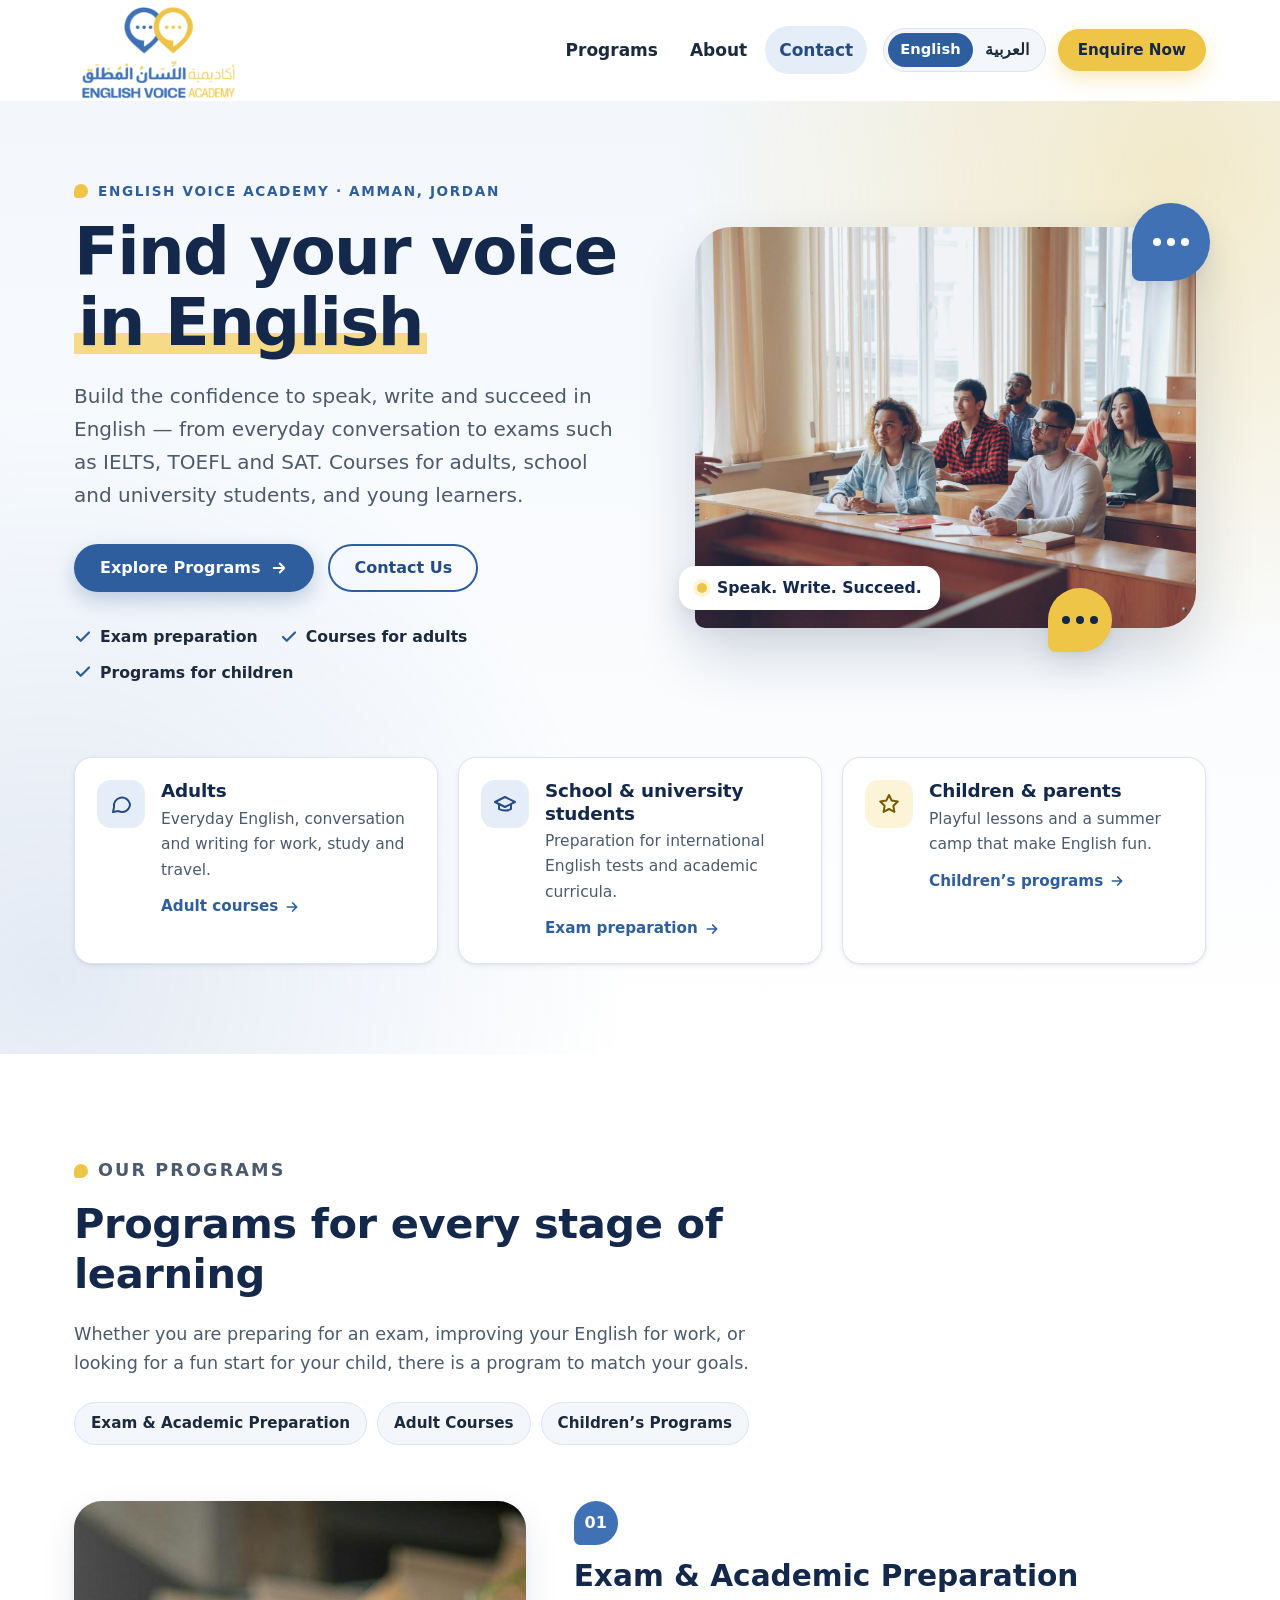
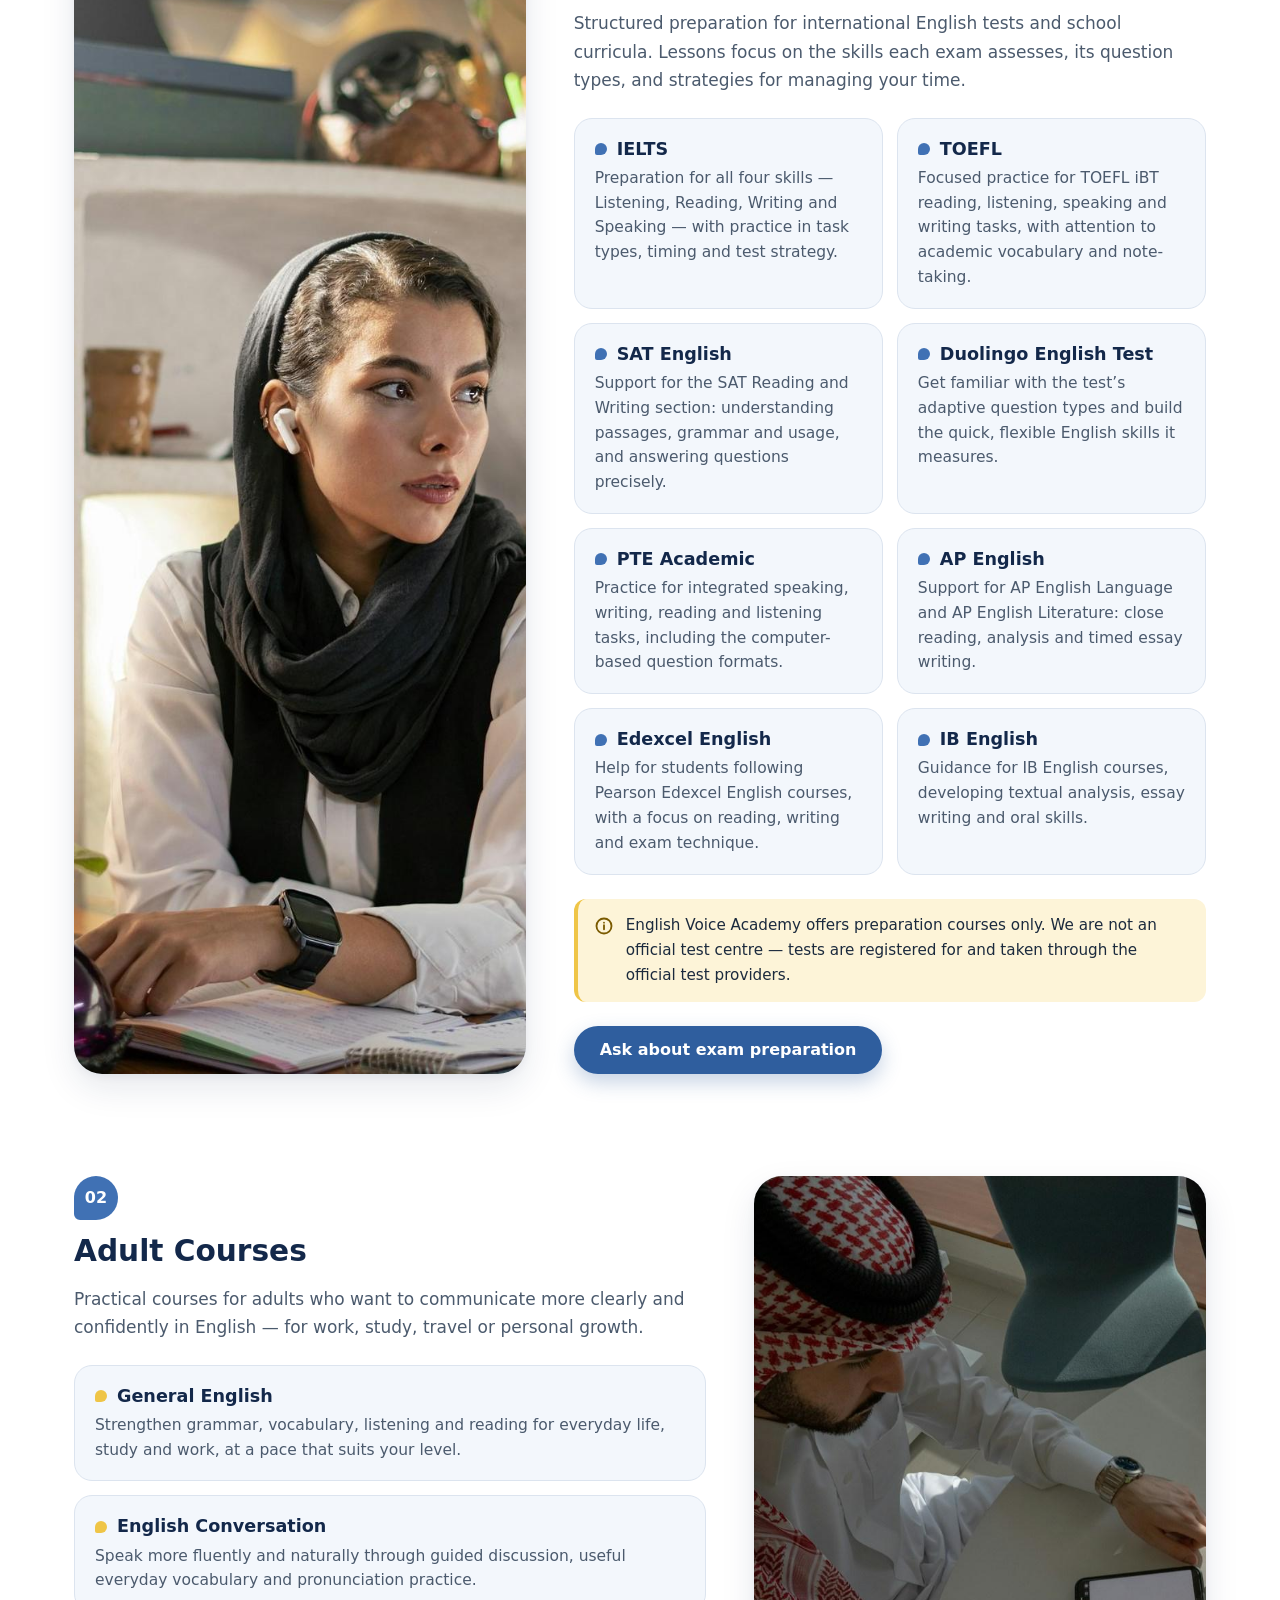
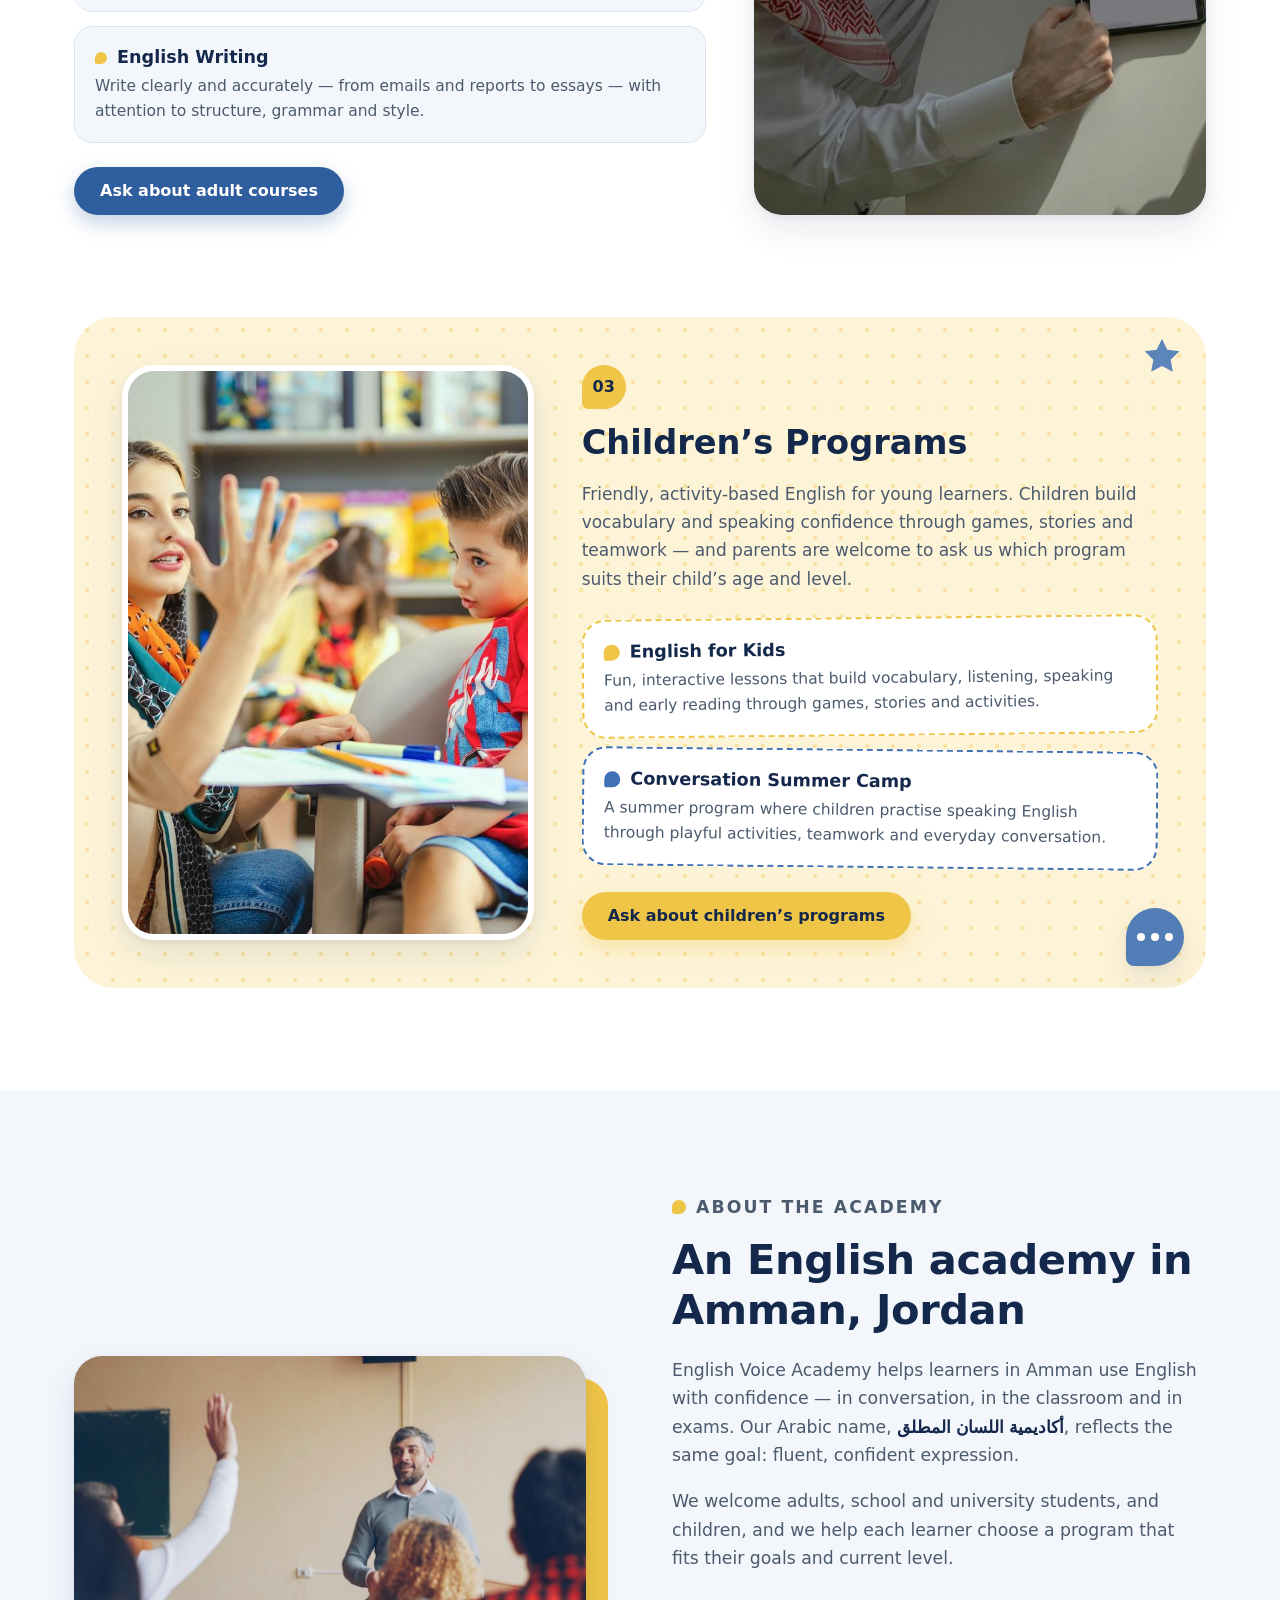
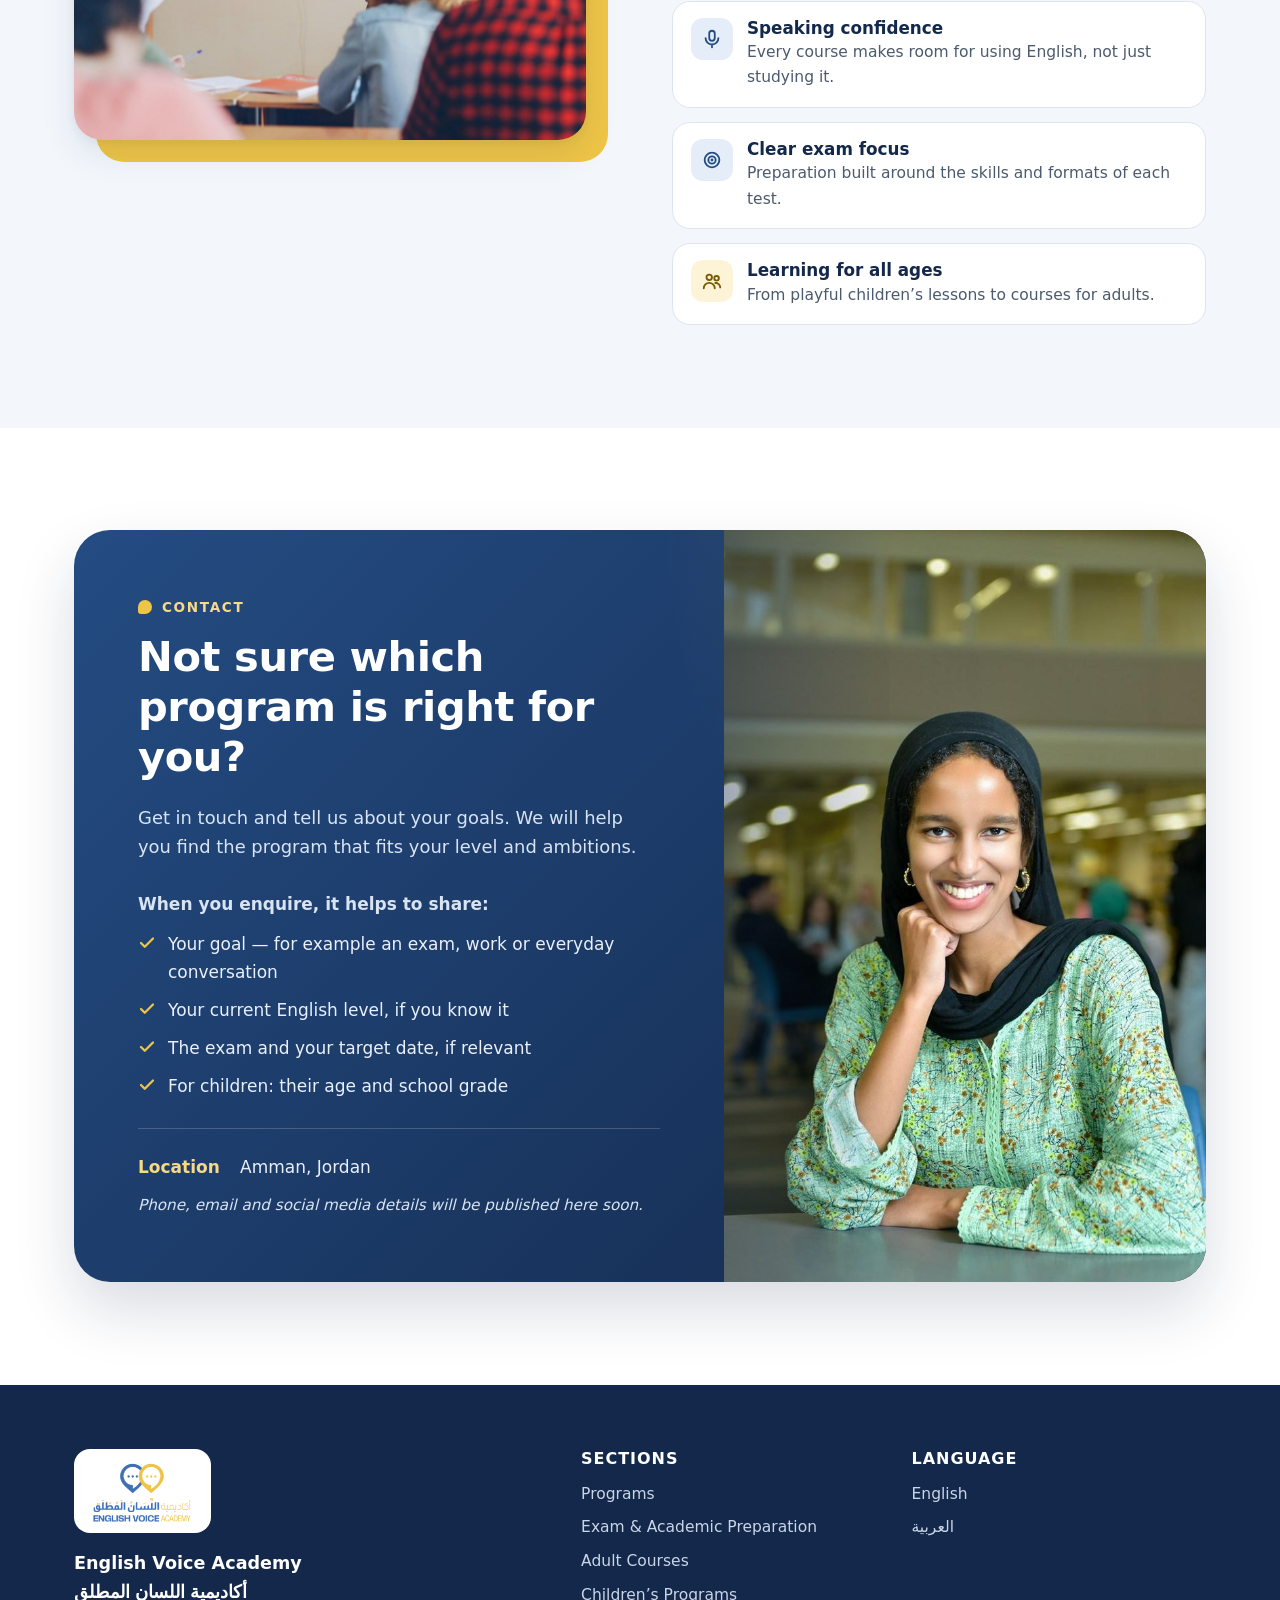
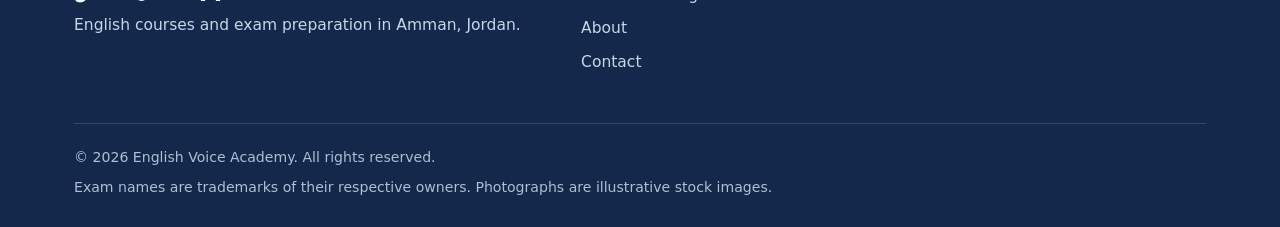
==== en/index.html @ 28086fb7 "Add files via upload" ====
<!DOCTYPE html>
<html lang="en" dir="ltr">
<head>
  <meta charset="utf-8">
  <meta name="viewport" content="width=device-width, initial-scale=1">
  <title>English Voice Academy | English Courses &amp; Exam Preparation in Amman</title>
  <meta name="description" content="English Voice Academy in Amman, Jordan: exam preparation (IELTS, TOEFL, SAT and more), English courses for adults, and playful programs for children.">
  <meta name="theme-color" content="#4071b4">
  <link rel="alternate" hreflang="en" href="index.html">
  <link rel="alternate" hreflang="ar" href="../ar/index.html">
  <link rel="icon" type="image/png" href="../assets/images/favicon.png">
  <link rel="stylesheet" href="../assets/css/styles.css">
  <script>document.documentElement.classList.add("js");</script>
  <script src="../assets/js/main.js" defer></script>
</head>
<body>
  <a class="skip-link" href="#main">Skip to main content</a>

  <!-- ============ HEADER ============ -->
  <header class="site-header">
    <div class="container header-inner">
      <a class="brand" href="#top">
        <img src="../assets/images/logo.png" width="424" height="248" alt="English Voice Academy – back to top of homepage">
      </a>

      <nav id="site-nav" class="site-nav" aria-label="Main navigation">
        <ul class="nav-list">
          <li><a href="#programs">Programs</a></li>
          <li><a href="#about">About</a></li>
          <li><a href="#contact">Contact</a></li>
          <li class="nav-enquire"><a class="btn btn-accent" href="#contact">Enquire Now</a></li>
        </ul>
      </nav>

      <div class="header-actions">
        <nav class="lang-switch" aria-label="Choose language">
          <a href="index.html" lang="en" aria-current="page">English</a>
          <a href="../ar/index.html" lang="ar" hreflang="ar" data-lang-link>العربية</a>
        </nav>
        <a class="btn btn-accent btn-sm header-enquire" href="#contact">Enquire Now</a>
        <button class="menu-toggle" type="button" aria-expanded="false" aria-controls="site-nav"
                aria-label="Open menu" data-label-open="Open menu" data-label-close="Close menu">
          <span class="menu-toggle-bars" aria-hidden="true"><span></span><span></span><span></span></span>
        </button>
      </div>
    </div>
  </header>

  <main id="main">
    <!-- ============ HERO ============ -->
    <section class="hero" id="top" aria-labelledby="hero-title">
      <div class="container">
        <div class="hero-grid">
          <div class="hero-content">
            <p class="eyebrow">English Voice Academy · Amman, Jordan</p>
            <h1 id="hero-title">Find your voice <span class="highlight">in&nbsp;English</span></h1>
            <p class="lead">
              Build the confidence to speak, write and succeed in English — from everyday conversation
              to exams such as IELTS, TOEFL and SAT. Courses for adults, school and university students,
              and young learners.
            </p>
            <div class="btn-row">
              <a class="btn btn-primary" href="#programs">
                Explore Programs
                <svg class="arrow" width="18" height="18" viewBox="0 0 24 24" fill="none" stroke="currentColor" stroke-width="2.5" stroke-linecap="round" stroke-linejoin="round" aria-hidden="true" focusable="false"><path d="M5 12h14M13 6l6 6-6 6"/></svg>
              </a>
              <a class="btn btn-outline" href="#contact">Contact Us</a>
            </div>
            <ul class="hero-points">
              <li><svg width="18" height="18" viewBox="0 0 24 24" fill="none" stroke="currentColor" stroke-width="3" stroke-linecap="round" stroke-linejoin="round" aria-hidden="true" focusable="false"><path d="M20 6 9 17l-5-5"/></svg>Exam preparation</li>
              <li><svg width="18" height="18" viewBox="0 0 24 24" fill="none" stroke="currentColor" stroke-width="3" stroke-linecap="round" stroke-linejoin="round" aria-hidden="true" focusable="false"><path d="M20 6 9 17l-5-5"/></svg>Courses for adults</li>
              <li><svg width="18" height="18" viewBox="0 0 24 24" fill="none" stroke="currentColor" stroke-width="3" stroke-linecap="round" stroke-linejoin="round" aria-hidden="true" focusable="false"><path d="M20 6 9 17l-5-5"/></svg>Programs for children</li>
            </ul>
          </div>

          <div class="hero-media">
            <div class="hero-photo">
              <!-- Stock photo (Unsplash). Replace with an academy photo later: keep the same file name or update src. -->
              <img src="../assets/images/hero-classroom.jpg" width="2000" height="1125" fetchpriority="high"
                   alt="Adult learners sitting at desks in a bright classroom while a teacher leads a lesson">
            </div>
            <div class="bubble bubble--blue" aria-hidden="true"><span></span><span></span><span></span></div>
            <div class="bubble bubble--yellow" aria-hidden="true"><span></span><span></span><span></span></div>
            <p class="hero-tag"><span class="hero-tag-dot" aria-hidden="true"></span>Speak. Write. Succeed.</p>
          </div>
        </div>

        <!-- Quick routes for each audience -->
        <ul class="audience">
          <li class="reveal">
            <a class="audience-card" href="#adult-courses">
              <span class="icon-badge" aria-hidden="true">
                <svg width="24" height="24" viewBox="0 0 24 24" fill="none" stroke="currentColor" stroke-width="2" stroke-linecap="round" stroke-linejoin="round" focusable="false"><path d="M21 12a8 8 0 0 1-11.6 7.1L4 20l1-4.6A8 8 0 1 1 21 12z"/></svg>
              </span>
              <div>
                <h2>Adults</h2>
                <p>Everyday English, conversation and writing for work, study and travel.</p>
                <span class="audience-link">Adult courses <svg class="arrow" width="16" height="16" viewBox="0 0 24 24" fill="none" stroke="currentColor" stroke-width="2.5" stroke-linecap="round" stroke-linejoin="round" aria-hidden="true" focusable="false"><path d="M5 12h14M13 6l6 6-6 6"/></svg></span>
              </div>
            </a>
          </li>
          <li class="reveal">
            <a class="audience-card" href="#exam-prep">
              <span class="icon-badge" aria-hidden="true">
                <svg width="24" height="24" viewBox="0 0 24 24" fill="none" stroke="currentColor" stroke-width="2" stroke-linecap="round" stroke-linejoin="round" focusable="false"><path d="M22 10 12 5 2 10l10 5 10-5z"/><path d="M6 12v5c3 2 9 2 12 0v-5"/></svg>
              </span>
              <div>
                <h2>School &amp; university students</h2>
                <p>Preparation for international English tests and academic curricula.</p>
                <span class="audience-link">Exam preparation <svg class="arrow" width="16" height="16" viewBox="0 0 24 24" fill="none" stroke="currentColor" stroke-width="2.5" stroke-linecap="round" stroke-linejoin="round" aria-hidden="true" focusable="false"><path d="M5 12h14M13 6l6 6-6 6"/></svg></span>
              </div>
            </a>
          </li>
          <li class="reveal">
            <a class="audience-card" href="#kids">
              <span class="icon-badge icon-badge--yellow" aria-hidden="true">
                <svg width="24" height="24" viewBox="0 0 24 24" fill="none" stroke="currentColor" stroke-width="2" stroke-linecap="round" stroke-linejoin="round" focusable="false"><path d="m12 3 2.7 5.6 6.1.9-4.4 4.3 1 6.1L12 17l-5.4 2.9 1-6.1L3.2 9.5l6.1-.9z"/></svg>
              </span>
              <div>
                <h2>Children &amp; parents</h2>
                <p>Playful lessons and a summer camp that make English fun.</p>
                <span class="audience-link">Children’s programs <svg class="arrow" width="16" height="16" viewBox="0 0 24 24" fill="none" stroke="currentColor" stroke-width="2.5" stroke-linecap="round" stroke-linejoin="round" aria-hidden="true" focusable="false"><path d="M5 12h14M13 6l6 6-6 6"/></svg></span>
              </div>
            </a>
          </li>
        </ul>
      </div>
    </section>

    <!-- ============ PROGRAMS ============ -->
    <section class="section programs" id="programs" aria-labelledby="programs-title">
      <div class="container">
        <header class="section-head reveal">
          <p class="eyebrow">Our programs</p>
          <h2 id="programs-title">Programs for every stage of learning</h2>
          <p>
            Whether you are preparing for an exam, improving your English for work, or looking for a fun
            start for your child, there is a program to match your goals.
          </p>
          <nav class="category-jump" aria-label="Program categories">
            <a href="#exam-prep">Exam &amp; Academic Preparation</a>
            <a href="#adult-courses">Adult Courses</a>
            <a href="#kids">Children’s Programs</a>
          </nav>
        </header>

        <!-- Category 1: Exam & Academic Preparation -->
        <article class="category" id="exam-prep" aria-labelledby="exam-title">
          <figure class="category-media category-media--top reveal">
            <!-- Stock photo (Unsplash) -->
            <img src="../assets/images/exam-preparation.jpg" width="1000" height="1454" loading="lazy" decoding="async"
                 alt="A young woman studying at a table with an open notebook">
          </figure>
          <div class="category-body reveal">
            <span class="category-number" aria-hidden="true">01</span>
            <h3 id="exam-title">Exam &amp; Academic Preparation</h3>
            <p>
              Structured preparation for international English tests and school curricula. Lessons focus on
              the skills each exam assesses, its question types, and strategies for managing your time.
            </p>
            <ul class="program-grid">
              <li class="program-card">
                <h4>IELTS</h4>
                <p>Preparation for all four skills — Listening, Reading, Writing and Speaking — with practice in task types, timing and test strategy.</p>
              </li>
              <li class="program-card">
                <h4>TOEFL</h4>
                <p>Focused practice for TOEFL iBT reading, listening, speaking and writing tasks, with attention to academic vocabulary and note-taking.</p>
              </li>
              <li class="program-card">
                <h4>SAT English</h4>
                <p>Support for the SAT Reading and Writing section: understanding passages, grammar and usage, and answering questions precisely.</p>
              </li>
              <li class="program-card">
                <h4>Duolingo English Test</h4>
                <p>Get familiar with the test’s adaptive question types and build the quick, flexible English skills it measures.</p>
              </li>
              <li class="program-card">
                <h4>PTE Academic</h4>
                <p>Practice for integrated speaking, writing, reading and listening tasks, including the computer-based question formats.</p>
              </li>
              <li class="program-card">
                <h4>AP English</h4>
                <p>Support for AP English Language and AP English Literature: close reading, analysis and timed essay writing.</p>
              </li>
              <li class="program-card">
                <h4>Edexcel English</h4>
                <p>Help for students following Pearson Edexcel English courses, with a focus on reading, writing and exam technique.</p>
              </li>
              <li class="program-card">
                <h4>IB English</h4>
                <p>Guidance for IB English courses, developing textual analysis, essay writing and oral skills.</p>
              </li>
            </ul>
            <div class="notice">
              <svg width="20" height="20" viewBox="0 0 24 24" fill="none" stroke="currentColor" stroke-width="2.2" stroke-linecap="round" stroke-linejoin="round" aria-hidden="true" focusable="false"><circle cx="12" cy="12" r="9"/><path d="M12 11v5M12 8h.01"/></svg>
              <p>English Voice Academy offers preparation courses only. We are not an official test centre — tests are registered for and taken through the official test providers.</p>
            </div>
            <a class="btn btn-primary" href="#contact">Ask about exam preparation</a>
          </div>
        </article>

        <!-- Category 2: Adult Courses -->
        <article class="category category--reverse category--adults" id="adult-courses" aria-labelledby="adult-title">
          <figure class="category-media category-media--left reveal">
            <!-- Stock photo (Unsplash) -->
            <img src="../assets/images/adult-courses.jpg" width="1400" height="933" loading="lazy" decoding="async"
                 alt="A man wearing a shemagh reviews notes on his phone beside a laptop and an open notebook">
          </figure>
          <div class="category-body reveal">
            <span class="category-number" aria-hidden="true">02</span>
            <h3 id="adult-title">Adult Courses</h3>
            <p>
              Practical courses for adults who want to communicate more clearly and confidently in English —
              for work, study, travel or personal growth.
            </p>
            <ul class="program-grid">
              <li class="program-card">
                <h4>General English</h4>
                <p>Strengthen grammar, vocabulary, listening and reading for everyday life, study and work, at a pace that suits your level.</p>
              </li>
              <li class="program-card">
                <h4>English Conversation</h4>
                <p>Speak more fluently and naturally through guided discussion, useful everyday vocabulary and pronunciation practice.</p>
              </li>
              <li class="program-card">
                <h4>English Writing</h4>
                <p>Write clearly and accurately — from emails and reports to essays — with attention to structure, grammar and style.</p>
              </li>
            </ul>
            <a class="btn btn-primary" href="#contact">Ask about adult courses</a>
          </div>
        </article>

        <!-- Category 3: Children's Programs -->
        <article class="category category--kids" id="kids" aria-labelledby="kids-title">
          <svg class="kids-shape kids-shape--star" width="44" height="44" viewBox="0 0 24 24" fill="currentColor" aria-hidden="true" focusable="false"><path d="m12 2 2.9 6 6.6.9-4.8 4.6 1.2 6.5L12 16.9 6.1 20l1.2-6.5L2.5 8.9 9.1 8z"/></svg>
          <div class="bubble bubble--blue kids-shape kids-shape--bubble" aria-hidden="true"><span></span><span></span><span></span></div>

          <figure class="category-media reveal">
            <!-- Stock photo (Unsplash) -->
            <img src="../assets/images/kids-programs.jpg" width="1400" height="933" loading="lazy" decoding="async"
                 alt="A teacher counting on her fingers with a young boy during a lesson">
          </figure>
          <div class="category-body reveal">
            <span class="category-number" aria-hidden="true">03</span>
            <h3 id="kids-title">Children’s Programs</h3>
            <p>
              Friendly, activity-based English for young learners. Children build vocabulary and speaking
              confidence through games, stories and teamwork — and parents are welcome to ask us which
              program suits their child’s age and level.
            </p>
            <ul class="program-grid">
              <li class="program-card">
                <h4>English for Kids</h4>
                <p>Fun, interactive lessons that build vocabulary, listening, speaking and early reading through games, stories and activities.</p>
              </li>
              <li class="program-card">
                <h4>Conversation Summer Camp</h4>
                <p>A summer program where children practise speaking English through playful activities, teamwork and everyday conversation.</p>
              </li>
            </ul>
            <a class="btn btn-accent" href="#contact">Ask about children’s programs</a>
          </div>
        </article>
      </div>
    </section>

    <!-- ============ ABOUT ============ -->
    <section class="section about" id="about" aria-labelledby="about-title">
      <div class="container about-grid">
        <figure class="about-media reveal">
          <!-- Stock photo (Unsplash) -->
          <img src="../assets/images/about-classroom.jpg" width="1400" height="788" loading="lazy" decoding="async"
               alt="A student raises his hand to answer a teacher’s question in a classroom">
        </figure>
        <div class="about-text reveal">
          <p class="eyebrow">About the academy</p>
          <h2 id="about-title">An English academy in Amman, Jordan</h2>
          <p>
            English Voice Academy helps learners in Amman use English with confidence — in conversation,
            in the classroom and in exams. Our Arabic name, <span class="about-name" lang="ar">أكاديمية اللسان المطلق</span>,
            reflects the same goal: fluent, confident expression.
          </p>
          <p>
            We welcome adults, school and university students, and children, and we help each learner
            choose a program that fits their goals and current level.
          </p>
          <ul class="feature-list">
            <li>
              <span class="icon-badge" aria-hidden="true">
                <svg width="22" height="22" viewBox="0 0 24 24" fill="none" stroke="currentColor" stroke-width="2" stroke-linecap="round" stroke-linejoin="round" focusable="false"><rect x="9" y="3" width="6" height="11" rx="3"/><path d="M5 11a7 7 0 0 0 14 0M12 18v3"/></svg>
              </span>
              <div>
                <h3>Speaking confidence</h3>
                <p>Every course makes room for using English, not just studying it.</p>
              </div>
            </li>
            <li>
              <span class="icon-badge" aria-hidden="true">
                <svg width="22" height="22" viewBox="0 0 24 24" fill="none" stroke="currentColor" stroke-width="2" stroke-linecap="round" stroke-linejoin="round" focusable="false"><circle cx="12" cy="12" r="8"/><circle cx="12" cy="12" r="4"/><circle cx="12" cy="12" r="0.6"/></svg>
              </span>
              <div>
                <h3>Clear exam focus</h3>
                <p>Preparation built around the skills and formats of each test.</p>
              </div>
            </li>
            <li>
              <span class="icon-badge icon-badge--yellow" aria-hidden="true">
                <svg width="22" height="22" viewBox="0 0 24 24" fill="none" stroke="currentColor" stroke-width="2" stroke-linecap="round" stroke-linejoin="round" focusable="false"><circle cx="9" cy="8" r="3"/><path d="M3 20a6 6 0 0 1 12 0"/><circle cx="17" cy="9" r="2.5"/><path d="M15.5 14.2A5 5 0 0 1 21 19"/></svg>
              </span>
              <div>
                <h3>Learning for all ages</h3>
                <p>From playful children’s lessons to courses for adults.</p>
              </div>
            </li>
          </ul>
        </div>
      </div>
    </section>

    <!-- ============ CONTACT ============ -->
    <section class="section contact" id="contact" aria-labelledby="contact-title">
      <div class="container">
        <div class="contact-card reveal">
          <div class="contact-content">
            <p class="eyebrow">Contact</p>
            <h2 id="contact-title">Not sure which program is right for you?</h2>
            <p class="contact-intro">
              Get in touch and tell us about your goals. We will help you find the program that fits your
              level and ambitions.
            </p>

            <p class="checklist-title">When you enquire, it helps to share:</p>
            <ul class="checklist">
              <li><svg width="18" height="18" viewBox="0 0 24 24" fill="none" stroke="currentColor" stroke-width="3" stroke-linecap="round" stroke-linejoin="round" aria-hidden="true" focusable="false"><path d="M20 6 9 17l-5-5"/></svg>Your goal — for example an exam, work or everyday conversation</li>
              <li><svg width="18" height="18" viewBox="0 0 24 24" fill="none" stroke="currentColor" stroke-width="3" stroke-linecap="round" stroke-linejoin="round" aria-hidden="true" focusable="false"><path d="M20 6 9 17l-5-5"/></svg>Your current English level, if you know it</li>
              <li><svg width="18" height="18" viewBox="0 0 24 24" fill="none" stroke="currentColor" stroke-width="3" stroke-linecap="round" stroke-linejoin="round" aria-hidden="true" focusable="false"><path d="M20 6 9 17l-5-5"/></svg>The exam and your target date, if relevant</li>
              <li><svg width="18" height="18" viewBox="0 0 24 24" fill="none" stroke="currentColor" stroke-width="3" stroke-linecap="round" stroke-linejoin="round" aria-hidden="true" focusable="false"><path d="M20 6 9 17l-5-5"/></svg>For children: their age and school grade</li>
            </ul>

            <!--
              CONTACT DETAILS PLACEHOLDER
              The academy's phone, email and WhatsApp are not confirmed yet.
              To publish them: replace each [PLACEHOLDER] below with the real detail,
              remove the "hidden" attribute from that line, and delete the
              "contact-pending" paragraph once all details are added.
              Do the same in /ar/index.html.
            -->
            <ul class="contact-list">
              <li><span class="contact-label">Location</span> Amman, Jordan</li>
              <li hidden><span class="contact-label">Phone</span> <a href="tel:[PHONE_NUMBER]">[PHONE_NUMBER]</a></li>
              <li hidden><span class="contact-label">WhatsApp</span> <a href="https://wa.me/[WHATSAPP_NUMBER]">[WHATSAPP_NUMBER]</a></li>
              <li hidden><span class="contact-label">Email</span> <a href="mailto:[EMAIL_ADDRESS]">[EMAIL_ADDRESS]</a></li>
              <li hidden><span class="contact-label">Address</span> [STREET_ADDRESS]</li>
            </ul>
            <p class="contact-pending">Phone, email and social media details will be published here soon.</p>
          </div>
          <figure class="contact-media">
            <!-- Stock photo (Unsplash) -->
            <img src="../assets/images/contact-learner.jpg" width="900" height="1109" loading="lazy" decoding="async"
                 alt="A smiling young woman in a headscarf sitting at a table in a library">
          </figure>
        </div>
      </div>
    </section>
  </main>

  <!-- ============ FOOTER ============ -->
  <footer class="site-footer">
    <div class="container">
      <div class="footer-grid">
        <div>
          <a class="footer-logo" href="#top">
            <img src="../assets/images/logo.png" width="424" height="248" loading="lazy" alt="English Voice Academy – back to top">
          </a>
          <p class="footer-name">English Voice Academy</p>
          <p class="footer-name footer-name-ar" lang="ar">أكاديمية اللسان المطلق</p>
          <p class="footer-tagline">English courses and exam preparation in Amman, Jordan.</p>
        </div>
        <nav aria-labelledby="footer-sections">
          <h2 id="footer-sections">Sections</h2>
          <ul class="footer-links">
            <li><a href="#programs">Programs</a></li>
            <li><a href="#exam-prep">Exam &amp; Academic Preparation</a></li>
            <li><a href="#adult-courses">Adult Courses</a></li>
            <li><a href="#kids">Children’s Programs</a></li>
            <li><a href="#about">About</a></li>
            <li><a href="#contact">Contact</a></li>
          </ul>
        </nav>
        <nav aria-labelledby="footer-language">
          <h2 id="footer-language">Language</h2>
          <ul class="footer-links">
            <li><a href="index.html" lang="en" aria-current="page">English</a></li>
            <li><a href="../ar/index.html" lang="ar" hreflang="ar" data-lang-link>العربية</a></li>
          </ul>
        </nav>
      </div>
      <div class="footer-bottom">
        <p>© <span data-year>2026</span> English Voice Academy. All rights reserved.</p>
        <p>Exam names are trademarks of their respective owners. Photographs are illustrative stock images.</p>
      </div>
    </div>
  </footer>
</body>
</html>
---- assets/css/styles.css ----
/* ==========================================================================
   English Voice Academy — shared styles (English + Arabic)
   Layout uses logical properties (margin-inline, inset-inline…) so the same
   rules work for left-to-right English and right-to-left Arabic.
   ========================================================================== */

/* ---------- 1. Design tokens ---------- */
:root {
  /* Brand colours taken from the logo */
  --blue: #4071b4;
  --blue-600: #2f5e9e;
  --blue-700: #244c83;
  --navy: #13284a;
  --yellow: #efc547;
  --yellow-300: #f6da86;
  --yellow-100: #fdf4d8;

  /* Neutrals */
  --ink: #1b2a3d;
  --muted: #4b5a6d;
  --line: #dce4ef;
  --sky-50: #f3f7fc;
  --sky-100: #e4edf8;
  --white: #ffffff;

  /* Type */
  --font-en: "Segoe UI", system-ui, -apple-system, Roboto, "Helvetica Neue", Arial, sans-serif;
  --font-ar: "Segoe UI", Tahoma, "Noto Sans Arabic", "Geeza Pro", Arial, sans-serif;

  /* Shape & depth */
  --radius-sm: 12px;
  --radius: 18px;
  --radius-lg: 28px;
  --shadow-sm: 0 2px 6px rgba(19, 40, 74, 0.06), 0 1px 2px rgba(19, 40, 74, 0.05);
  --shadow: 0 14px 34px rgba(19, 40, 74, 0.1), 0 3px 8px rgba(19, 40, 74, 0.05);
  --shadow-lg: 0 28px 60px rgba(19, 40, 74, 0.16);

  --container: 1180px;
  --gutter: 16px;
  --header-h: 84px;
  --ease: cubic-bezier(0.22, 0.61, 0.36, 1);
}

@media (min-width: 640px) {
  :root { --gutter: 24px; }
}

/* ---------- 2. Base ---------- */
*,
*::before,
*::after { box-sizing: border-box; }

html {
  -webkit-text-size-adjust: 100%;
  scroll-padding-top: calc(var(--header-h) + 16px);
}

@media (prefers-reduced-motion: no-preference) {
  html { scroll-behavior: smooth; }
}

body {
  margin: 0;
  font-family: var(--font-en);
  font-size: 1.0625rem;
  line-height: 1.65;
  color: var(--ink);
  background: var(--white);
  text-rendering: optimizeLegibility;
}

html[lang="ar"] body {
  font-family: var(--font-ar);
  font-size: 1.125rem;
  line-height: 1.85;
}

img { display: block; max-width: 100%; height: auto; }

/* Keep the "hidden" attribute working even on flex/grid items (used for contact placeholders) */
[hidden] { display: none !important; }

h1, h2, h3, h4 {
  margin: 0 0 0.5em;
  color: var(--navy);
  line-height: 1.2;
  font-weight: 750;
}

html[lang="ar"] :is(h1, h2, h3, h4) { line-height: 1.4; font-weight: 700; }

h2 { font-size: clamp(1.85rem, 1.3rem + 2vw, 2.6rem); letter-spacing: -0.01em; }
h3 { font-size: clamp(1.45rem, 1.2rem + 1vw, 1.85rem); }
h4 { font-size: 1.15rem; }
html[lang="ar"] :is(h1, h2, h3, h4) { letter-spacing: 0; }

p { margin: 0 0 1em; }

a { color: var(--blue-600); text-underline-offset: 3px; }
a:hover { color: var(--blue-700); }

ul { padding: 0; margin: 0; list-style: none; }

/* Visible keyboard focus everywhere */
:focus-visible {
  outline: 3px solid var(--blue-700);
  outline-offset: 3px;
  border-radius: 6px;
}

.site-footer :focus-visible,
.contact-card :focus-visible { outline-color: var(--yellow); }

.visually-hidden {
  position: absolute !important;
  width: 1px; height: 1px;
  margin: -1px; padding: 0;
  overflow: hidden;
  clip: rect(0 0 0 0);
  white-space: nowrap;
  border: 0;
}

.skip-link {
  position: absolute;
  inset-inline-start: 16px;
  top: -100px;
  z-index: 200;
  padding: 10px 18px;
  background: var(--navy);
  color: var(--white);
  border-radius: 10px;
  font-weight: 600;
  text-decoration: none;
}
.skip-link:focus { top: 12px; color: var(--white); }

.container {
  width: 100%;
  max-width: var(--container);
  margin-inline: auto;
  padding-inline: var(--gutter);
}

.section { padding-block: clamp(64px, 8vw, 112px); }

.eyebrow {
  display: inline-flex;
  align-items: center;
  gap: 10px;
  margin-bottom: 14px;
  font-size: 0.85rem;
  font-weight: 700;
  letter-spacing: 0.12em;
  text-transform: uppercase;
  color: var(--blue-600);
}
html[lang="ar"] .eyebrow { font-size: 1rem; letter-spacing: 0; text-transform: none; }

/* Small speech-bubble mark, echoing the logo */
.eyebrow::before {
  content: "";
  width: 14px;
  height: 14px;
  background: var(--yellow);
  border-radius: 50% 50% 50% 3px;
  flex: none;
}
[dir="rtl"] .eyebrow::before { border-radius: 50% 50% 3px 50%; }

.section-head { max-width: 720px; margin-bottom: clamp(36px, 5vw, 56px); }
.section-head p { color: var(--muted); font-size: 1.1rem; }

/* ---------- 3. Buttons ---------- */
.btn {
  display: inline-flex;
  align-items: center;
  justify-content: center;
  gap: 10px;
  min-height: 48px;
  padding: 12px 24px;
  border: 2px solid transparent;
  border-radius: 999px;
  font: inherit;
  font-weight: 700;
  font-size: 1rem;
  line-height: 1.2;
  text-decoration: none;
  cursor: pointer;
  transition: transform 0.2s var(--ease), box-shadow 0.2s var(--ease), background-color 0.2s, color 0.2s, border-color 0.2s;
}
.btn:hover { transform: translateY(-2px); }
.btn:active { transform: translateY(0); }

.btn-primary { background: var(--blue-600); color: var(--white); box-shadow: 0 8px 20px rgba(47, 94, 158, 0.28); }
.btn-primary:hover { background: var(--blue-700); color: var(--white); }

.btn-accent { background: var(--yellow); color: var(--navy); box-shadow: 0 8px 20px rgba(239, 197, 71, 0.35); }
.btn-accent:hover { background: #e8b92f; color: var(--navy); }

.btn-outline { background: transparent; color: var(--blue-700); border-color: var(--blue-600); }
.btn-outline:hover { background: var(--blue-600); color: var(--white); }

.btn-sm { min-height: 42px; padding: 8px 18px; font-size: 0.95rem; }

.btn .arrow { transition: transform 0.2s var(--ease); }
.btn:hover .arrow { transform: translateX(3px); }
[dir="rtl"] .arrow { transform: scaleX(-1); }
[dir="rtl"] .btn:hover .arrow { transform: scaleX(-1) translateX(3px); }

.btn-row { display: flex; flex-wrap: wrap; gap: 14px; }

/* ---------- 4. Header ---------- */
.site-header {
  position: sticky;
  top: 0;
  z-index: 100;
  background: rgba(255, 255, 255, 0.96);
  border-bottom: 1px solid transparent;
  transition: box-shadow 0.25s, border-color 0.25s;
}
@supports (backdrop-filter: blur(8px)) {
  .site-header { background: rgba(255, 255, 255, 0.9); backdrop-filter: blur(10px); }
}
.site-header.is-scrolled { border-color: var(--line); box-shadow: var(--shadow-sm); }

.header-inner {
  display: flex;
  align-items: center;
  gap: 16px;
  min-height: var(--header-h);
}

.brand { flex: none; display: inline-flex; border-radius: 8px; }
/* Logo keeps its original 424×248 proportions */
.brand img { height: 100px; width: auto; aspect-ratio: 424 / 248; }

.site-nav { margin-inline-start: auto; }
.nav-list { display: flex; align-items: center; gap: 4px; }
.nav-list a {
  display: block;
  padding: 10px 14px;
  border-radius: 999px;
  color: var(--ink);
  font-weight: 600;
  text-decoration: none;
  transition: background-color 0.2s, color 0.2s;
}
.nav-list a:hover { background: var(--sky-100); color: var(--blue-700); }
.nav-list a.is-active { color: var(--blue-700); background: var(--sky-100); }
.nav-enquire { display: none; }

.header-actions { display: flex; align-items: center; gap: 12px; }

.lang-switch {
  display: inline-flex;
  padding: 4px;
  background: var(--sky-50);
  border: 1px solid var(--line);
  border-radius: 999px;
}
.lang-switch a {
  padding: 6px 12px;
  border-radius: 999px;
  color: var(--ink);
  font-size: 0.92rem;
  font-weight: 600;
  line-height: 1.4;
  text-decoration: none;
}
.lang-switch a[lang="ar"] { font-family: var(--font-ar); font-size: 1rem; }
.lang-switch a:hover { color: var(--blue-700); background: var(--white); }
.lang-switch a[aria-current="page"] { background: var(--blue-600); color: var(--white); }

.menu-toggle {
  display: none;
  align-items: center;
  justify-content: center;
  width: 48px;
  height: 48px;
  padding: 0;
  border: 1px solid var(--line);
  border-radius: 14px;
  background: var(--white);
  color: var(--navy);
  cursor: pointer;
}
.menu-toggle-bars { position: relative; width: 22px; height: 16px; }
.menu-toggle-bars span {
  position: absolute;
  inset-inline: 0;
  height: 2.5px;
  border-radius: 2px;
  background: currentColor;
  transition: transform 0.25s var(--ease), opacity 0.2s;
}
.menu-toggle-bars span:nth-child(1) { top: 0; }
.menu-toggle-bars span:nth-child(2) { top: 6.75px; }
.menu-toggle-bars span:nth-child(3) { bottom: 0; }
.menu-toggle[aria-expanded="true"] .menu-toggle-bars span:nth-child(1) { transform: translateY(6.75px) rotate(45deg); }
.menu-toggle[aria-expanded="true"] .menu-toggle-bars span:nth-child(2) { opacity: 0; }
.menu-toggle[aria-expanded="true"] .menu-toggle-bars span:nth-child(3) { transform: translateY(-6.75px) rotate(-45deg); }

/* Mobile & tablet navigation */
@media (max-width: 959px) {
  .brand img { height: 52px; }
  .site-nav { order: 3; flex-basis: 100%; }
  .header-inner { flex-wrap: wrap; }
  .header-actions { margin-inline-start: auto; }

  /* With JavaScript: collapsible dropdown panel */
  .js .header-inner { flex-wrap: nowrap; }
  .js .menu-toggle { display: inline-flex; }
  .js .site-nav {
    position: absolute;
    top: 100%;
    inset-inline: 0;
    display: none;
    padding: 12px var(--gutter) 20px;
    background: var(--white);
    border-bottom: 1px solid var(--line);
    box-shadow: var(--shadow);
  }
  .js .site-nav.is-open { display: block; animation: menu-in 0.22s var(--ease); }
  .js .nav-list { flex-direction: column; align-items: stretch; gap: 4px; }
  .js .nav-list a { padding: 14px 16px; border-radius: 12px; }
  .js .nav-enquire { display: block; margin-top: 8px; }
  .js .nav-enquire .btn { width: 100%; justify-content: center; padding: 12px 24px; border-radius: 999px; }

  /* Without JavaScript: links simply wrap onto their own row */
  html:not(.js) .nav-list { flex-wrap: wrap; padding-bottom: 10px; }
}

@media (max-width: 599px) {
  .header-enquire { display: none; }
  .brand img { height: 46px; }
  .header-actions { gap: 8px; }
  .lang-switch a { padding: 6px 10px; }
}

@keyframes menu-in {
  from { opacity: 0; transform: translateY(-8px); }
  to { opacity: 1; transform: translateY(0); }
}

/* ---------- 5. Hero ---------- */
.hero {
  position: relative;
  overflow: hidden;
  padding-block: clamp(40px, 6vw, 88px) clamp(56px, 7vw, 96px);
  background:
    radial-gradient(circle at 92% 8%, rgba(239, 197, 71, 0.28), transparent 34%),
    radial-gradient(circle at 4% 92%, rgba(64, 113, 180, 0.14), transparent 38%),
    linear-gradient(180deg, var(--sky-50) 0%, var(--white) 100%);
}

.hero-grid {
  display: grid;
  gap: clamp(40px, 5vw, 64px);
  align-items: center;
}
@media (min-width: 960px) {
  .hero-grid { grid-template-columns: 1.05fr 1fr; }
}

.hero h1 {
  font-size: clamp(2.5rem, 1.6rem + 3.6vw, 4.1rem);
  line-height: 1.08;
  letter-spacing: -0.025em;
  margin-bottom: 22px;
}
html[lang="ar"] .hero h1 { line-height: 1.35; letter-spacing: 0; }

.highlight {
  background: linear-gradient(transparent 64%, var(--yellow-300) 64%, var(--yellow-300) 92%, transparent 92%);
  -webkit-box-decoration-break: clone;
  box-decoration-break: clone;
  padding-inline: 4px;
}

.hero .lead {
  max-width: 560px;
  margin-bottom: 32px;
  font-size: clamp(1.1rem, 1rem + 0.4vw, 1.25rem);
  color: var(--muted);
}

.hero-points {
  display: flex;
  flex-wrap: wrap;
  gap: 10px 22px;
  margin-top: 32px;
  color: var(--ink);
  font-weight: 600;
  font-size: 0.98rem;
}
.hero-points li { display: inline-flex; align-items: center; gap: 8px; }
.hero-points svg { flex: none; color: var(--blue-600); }

.hero-media { position: relative; margin: 0; padding: 18px 10px 26px; }

.hero-photo {
  position: relative;
  overflow: hidden;
  border-radius: 36px 36px 36px 10px;
  box-shadow: var(--shadow-lg);
  aspect-ratio: 5 / 4;
  background: var(--sky-100);
}
[dir="rtl"] .hero-photo { border-radius: 36px 36px 10px 36px; }
.hero-photo img { width: 100%; height: 100%; object-fit: cover; object-position: 60% center; }

/* Decorative speech bubbles inspired by the logo */
.bubble {
  position: absolute;
  display: flex;
  align-items: center;
  justify-content: center;
  gap: 6px;
  width: 78px;
  height: 78px;
  border-radius: 50% 50% 50% 8px;
  box-shadow: var(--shadow);
}
[dir="rtl"] .bubble { border-radius: 50% 50% 8px 50%; }
.bubble span { width: 8px; height: 8px; border-radius: 50%; background: var(--white); }
.bubble--blue { background: var(--blue); }
.bubble--yellow { background: var(--yellow); }
.bubble--yellow span { background: var(--navy); }

.hero-media .bubble--blue { top: -6px; inset-inline-end: -4px; }
.hero-media .bubble--yellow { bottom: 2px; inset-inline-end: 18%; width: 64px; height: 64px; }

@media (prefers-reduced-motion: no-preference) {
  .hero-media .bubble--blue { animation: float 6s ease-in-out infinite; }
  .hero-media .bubble--yellow { animation: float 7s ease-in-out -2s infinite; }
}
@keyframes float {
  0%, 100% { translate: 0 0; }
  50% { translate: 0 -10px; }
}

.hero-tag {
  position: absolute;
  bottom: 44px;
  inset-inline-start: -6px;
  display: flex;
  align-items: center;
  gap: 10px;
  margin: 0;
  padding: 12px 18px;
  background: var(--white);
  border-radius: 16px;
  box-shadow: var(--shadow);
  color: var(--navy);
  font-weight: 700;
  font-size: 0.98rem;
  line-height: 1.3;
}
.hero-tag-dot { width: 10px; height: 10px; border-radius: 50%; background: var(--yellow); box-shadow: 0 0 0 4px var(--yellow-100); flex: none; }

@media (max-width: 599px) {
  .hero-media { padding-inline: 0; }
  .hero-photo { aspect-ratio: 4 / 3; }
  .hero-tag { inset-inline-start: 12px; bottom: 40px; font-size: 0.9rem; padding: 10px 14px; }
  .hero-media .bubble--blue { width: 60px; height: 60px; inset-inline-end: 6px; }
  .hero-media .bubble--yellow { width: 50px; height: 50px; }
}

/* Audience shortcuts below the hero */
.audience {
  display: grid;
  gap: 16px;
  margin-top: clamp(48px, 6vw, 72px);
}
@media (min-width: 760px) {
  .audience { grid-template-columns: repeat(3, 1fr); gap: 20px; }
}

.audience-card {
  display: flex;
  gap: 16px;
  align-items: flex-start;
  height: 100%;
  padding: 22px;
  background: var(--white);
  border: 1px solid var(--line);
  border-radius: var(--radius);
  box-shadow: var(--shadow-sm);
  color: inherit;
  text-decoration: none;
  transition: transform 0.25s var(--ease), box-shadow 0.25s var(--ease), border-color 0.25s;
}
.audience-card:hover { transform: translateY(-4px); box-shadow: var(--shadow); border-color: var(--sky-100); color: inherit; }
.audience-card h2 { font-size: 1.15rem; margin-bottom: 4px; }
.audience-card p { margin: 0 0 8px; color: var(--muted); font-size: 0.97rem; }
.audience-link { color: var(--blue-600); font-weight: 700; font-size: 0.95rem; display: inline-flex; align-items: center; gap: 6px; }

.icon-badge {
  flex: none;
  display: grid;
  place-items: center;
  width: 48px;
  height: 48px;
  border-radius: 14px;
  background: var(--sky-100);
  color: var(--blue-700);
}
.icon-badge--yellow { background: var(--yellow-100); color: #7a5a00; }

/* ---------- 6. Programs ---------- */
.programs { background: var(--white); }

.category-jump { display: flex; flex-wrap: wrap; gap: 10px; margin-top: 24px; }
.category-jump a {
  padding: 8px 16px;
  border: 1px solid var(--line);
  border-radius: 999px;
  color: var(--ink);
  background: var(--sky-50);
  font-weight: 600;
  font-size: 0.95rem;
  text-decoration: none;
  transition: background-color 0.2s, border-color 0.2s;
}
.category-jump a:hover { background: var(--sky-100); border-color: var(--blue); color: var(--blue-700); }

.category {
  display: grid;
  gap: clamp(24px, 4vw, 48px);
  align-items: stretch;
  scroll-margin-top: calc(var(--header-h) + 16px);
}
.category + .category { margin-top: clamp(64px, 8vw, 104px); }

@media (min-width: 960px) {
  .category { grid-template-columns: 5fr 7fr; }
  .category--reverse { grid-template-columns: 7fr 5fr; }
  .category--reverse .category-media { order: 2; }
}

.category-media {
  position: relative;
  margin: 0;
  overflow: hidden;
  border-radius: var(--radius-lg);
  background: var(--sky-100);
  aspect-ratio: 16 / 10;
  box-shadow: var(--shadow);
}
@media (min-width: 960px) {
  .category-media { aspect-ratio: auto; min-height: 420px; }
}
.category-media img {
  position: absolute;
  inset: 0;
  width: 100%;
  height: 100%;
  object-fit: cover;
  transition: transform 0.8s var(--ease);
}
.category:hover .category-media img { transform: scale(1.03); }
.category-media--top img { object-position: center 25%; }
.category-media--left img { object-position: 18% center; }

.category-number {
  display: inline-grid;
  place-items: center;
  width: 44px;
  height: 44px;
  margin-bottom: 14px;
  border-radius: 50% 50% 50% 6px;
  background: var(--blue);
  color: var(--white);
  font-weight: 800;
  font-size: 1rem;
}
[dir="rtl"] .category-number { border-radius: 50% 50% 6px 50%; }

.category-body > p { color: var(--muted); max-width: 620px; }

.program-grid {
  display: grid;
  gap: 14px;
  margin-block: 24px;
}
@media (min-width: 560px) {
  .program-grid { grid-template-columns: repeat(2, 1fr); }
}

.program-card {
  position: relative;
  padding: 20px 20px 18px;
  background: var(--sky-50);
  border: 1px solid var(--line);
  border-radius: var(--radius);
  transition: transform 0.25s var(--ease), box-shadow 0.25s var(--ease), background-color 0.25s;
}
.program-card:hover { transform: translateY(-3px); box-shadow: var(--shadow); background: var(--white); }
.program-card h4 {
  display: flex;
  align-items: center;
  gap: 10px;
  margin-bottom: 6px;
  font-size: 1.1rem;
}
.program-card h4::before {
  content: "";
  flex: none;
  width: 12px;
  height: 12px;
  border-radius: 50% 50% 50% 2px;
  background: var(--blue);
}
[dir="rtl"] .program-card h4::before { border-radius: 50% 50% 2px 50%; }
.program-card p { margin: 0; color: var(--muted); font-size: 0.97rem; line-height: 1.6; }
html[lang="ar"] .program-card p { line-height: 1.8; }

.category--adults .program-card h4::before { background: var(--yellow); }
.category--adults .program-grid { grid-template-columns: 1fr; }

.notice {
  display: flex;
  gap: 12px;
  align-items: flex-start;
  margin-bottom: 24px;
  padding: 14px 16px;
  background: var(--yellow-100);
  border-inline-start: 4px solid var(--yellow);
  border-radius: var(--radius-sm);
  color: var(--ink);
  font-size: 0.95rem;
}
.notice svg { flex: none; margin-top: 3px; color: #7a5a00; }
.notice p { margin: 0; }

/* Children's programs — a more playful treatment */
.category--kids {
  position: relative;
  padding: clamp(24px, 4vw, 48px);
  background:
    radial-gradient(circle, rgba(239, 197, 71, 0.35) 2px, transparent 2.5px) 0 0 / 26px 26px,
    var(--yellow-100);
  border-radius: 40px;
  overflow: hidden;
}
.category--kids .category-number { background: var(--yellow); color: var(--navy); }
.category--kids h3 { font-size: clamp(1.6rem, 1.3rem + 1.2vw, 2.1rem); }
.category--kids .category-media { border: 6px solid var(--white); border-radius: 32px; transform: rotate(-1.5deg); }
[dir="rtl"] .category--kids .category-media { transform: rotate(1.5deg); }
.category--kids .program-grid { grid-template-columns: 1fr; }
.category--kids .program-card {
  background: var(--white);
  border: 2px dashed var(--yellow);
  border-radius: 24px;
}
.category--kids .program-card:nth-child(1) { rotate: -0.6deg; }
.category--kids .program-card:nth-child(2) { rotate: 0.6deg; border-color: var(--blue); }
.category--kids .program-card:hover { rotate: 0deg; }
.category--kids .program-card h4::before { background: var(--yellow); width: 16px; height: 16px; }
.category--kids .program-card:nth-child(2) h4::before { background: var(--blue); }

.kids-shape { position: absolute; pointer-events: none; }
.kids-shape--star { top: 18px; inset-inline-end: 22px; color: var(--blue); opacity: 0.85; }
.kids-shape--bubble { bottom: 22px; inset-inline-end: 22px; width: 58px; height: 58px; opacity: 0.9; }
@media (max-width: 959px) {
  .kids-shape--bubble,
  .kids-shape--star { display: none; }
}

@media (prefers-reduced-motion: no-preference) {
  .kids-shape--star { animation: wiggle 5s ease-in-out infinite; }
}
@keyframes wiggle {
  0%, 100% { rotate: 0deg; }
  50% { rotate: 14deg; }
}

/* ---------- 7. About ---------- */
.about { background: var(--sky-50); position: relative; overflow: hidden; }

.about-grid { display: grid; gap: clamp(40px, 5vw, 72px); align-items: center; }
@media (min-width: 960px) {
  .about-grid { grid-template-columns: 1fr 1fr; }
}

.about-media { position: relative; margin: 0; padding-block-end: 22px; padding-inline-end: 22px; }
.about-media::before {
  content: "";
  position: absolute;
  inset: 22px 0 0 22px;
  border-radius: var(--radius-lg);
  background: var(--yellow);
}
[dir="rtl"] .about-media::before { inset: 22px 22px 0 0; }
.about-media img {
  position: relative;
  width: 100%;
  aspect-ratio: 4 / 3;
  object-fit: cover;
  border-radius: var(--radius-lg);
  box-shadow: var(--shadow);
}

.about-text > p { color: var(--muted); font-size: 1.08rem; }
.about-text .about-name { font-family: var(--font-ar); font-weight: 700; color: var(--navy); }

.feature-list { display: grid; gap: 14px; margin-top: 28px; }
.feature-list li {
  display: flex;
  gap: 14px;
  align-items: flex-start;
  padding: 16px 18px;
  background: var(--white);
  border: 1px solid var(--line);
  border-radius: var(--radius);
}
.feature-list h3 { font-size: 1.05rem; margin-bottom: 2px; }
.feature-list p { margin: 0; color: var(--muted); font-size: 0.97rem; }
.feature-list .icon-badge { width: 42px; height: 42px; border-radius: 12px; }

/* ---------- 8. Contact ---------- */
.contact-card {
  position: relative;
  display: grid;
  overflow: hidden;
  border-radius: 36px;
  background:
    radial-gradient(circle at 100% 0%, rgba(239, 197, 71, 0.22), transparent 40%),
    linear-gradient(135deg, var(--blue-700) 0%, var(--navy) 100%);
  color: #e9f0fa;
  box-shadow: var(--shadow-lg);
}
@media (min-width: 900px) {
  .contact-card { grid-template-columns: 1.35fr 1fr; }
}

.contact-content { padding: clamp(28px, 5vw, 64px); }
.contact-card h2 { color: var(--white); }
.contact-card .eyebrow { color: var(--yellow-300); }
.contact-card p { color: #d9e4f3; }
.contact-intro { font-size: 1.12rem; max-width: 560px; }

.checklist-title { margin: 28px 0 12px; font-weight: 700; color: var(--white); }
.checklist { display: grid; gap: 10px; }
.checklist li { display: flex; gap: 12px; align-items: flex-start; color: #e9f0fa; }
.checklist svg { flex: none; margin-top: 4px; color: var(--yellow); }

.contact-list {
  display: grid;
  gap: 10px;
  margin-top: 28px;
  padding-top: 24px;
  border-top: 1px solid rgba(255, 255, 255, 0.18);
}
.contact-list li { display: flex; flex-wrap: wrap; gap: 4px 12px; align-items: baseline; }
.contact-label { min-width: 90px; font-weight: 700; color: var(--yellow-300); }
.contact-list a { color: var(--white); }
.contact-pending { margin: 12px 0 0; font-size: 0.95rem; font-style: italic; }
html[lang="ar"] .contact-pending { font-style: normal; }

.contact-media { position: relative; margin: 0; min-height: 280px; }
.contact-media img { position: absolute; inset: 0; width: 100%; height: 100%; object-fit: cover; object-position: center 30%; }
.contact-media::after {
  /* Soft fade so the photo blends into the card */
  content: "";
  position: absolute;
  inset: 0;
  background: linear-gradient(90deg, rgba(19, 40, 74, 0.35), transparent 35%);
}
[dir="rtl"] .contact-media::after { background: linear-gradient(-90deg, rgba(19, 40, 74, 0.35), transparent 35%); }
@media (max-width: 899px) {
  .contact-media { order: -1; aspect-ratio: 16 / 10; min-height: 0; }
  .contact-media::after, [dir="rtl"] .contact-media::after { background: linear-gradient(0deg, rgba(19, 40, 74, 0.4), transparent 40%); }
}

/* ---------- 9. Footer ---------- */
.site-footer {
  background: var(--navy);
  color: #c9d6e8;
  padding-block: 64px 28px;
  font-size: 0.97rem;
}
.footer-grid { display: grid; gap: 36px; }
@media (min-width: 760px) {
  .footer-grid { grid-template-columns: 1.6fr 1fr 1fr; }
}
.footer-logo {
  display: inline-flex;
  padding: 10px 14px;
  background: var(--white);
  border-radius: 16px;
  margin-bottom: 16px;
}
.footer-logo img { height: 64px; width: auto; aspect-ratio: 424 / 248; }
.footer-name { margin: 0; color: var(--white); font-weight: 700; font-size: 1.1rem; }
.footer-name-ar { font-family: var(--font-ar); }
.footer-tagline { margin-top: 6px; }
.site-footer h2 {
  margin-bottom: 14px;
  color: var(--white);
  font-size: 1rem;
  letter-spacing: 0.06em;
  text-transform: uppercase;
}
html[lang="ar"] .site-footer h2 { letter-spacing: 0; text-transform: none; font-size: 1.1rem; }
.footer-links { display: grid; gap: 8px; }
.footer-links a { color: #c9d6e8; text-decoration: none; }
.footer-links a:hover { color: var(--yellow); text-decoration: underline; }
.footer-bottom {
  display: grid;
  gap: 6px;
  margin-top: 48px;
  padding-top: 22px;
  border-top: 1px solid rgba(255, 255, 255, 0.14);
  font-size: 0.88rem;
  color: #aebfd6;
}
.footer-bottom p { margin: 0; }

/* ---------- 10. Scroll reveal (only when JavaScript is running) ---------- */
@media (prefers-reduced-motion: no-preference) {
  .js .reveal {
    opacity: 0;
    transform: translateY(22px);
    transition: opacity 0.7s var(--ease), transform 0.7s var(--ease);
  }
  .js .reveal.is-visible { opacity: 1; transform: none; }
}

/* Latin names inside Arabic text keep their own direction */
.ltr { direction: ltr; unicode-bidi: isolate; white-space: nowrap; }
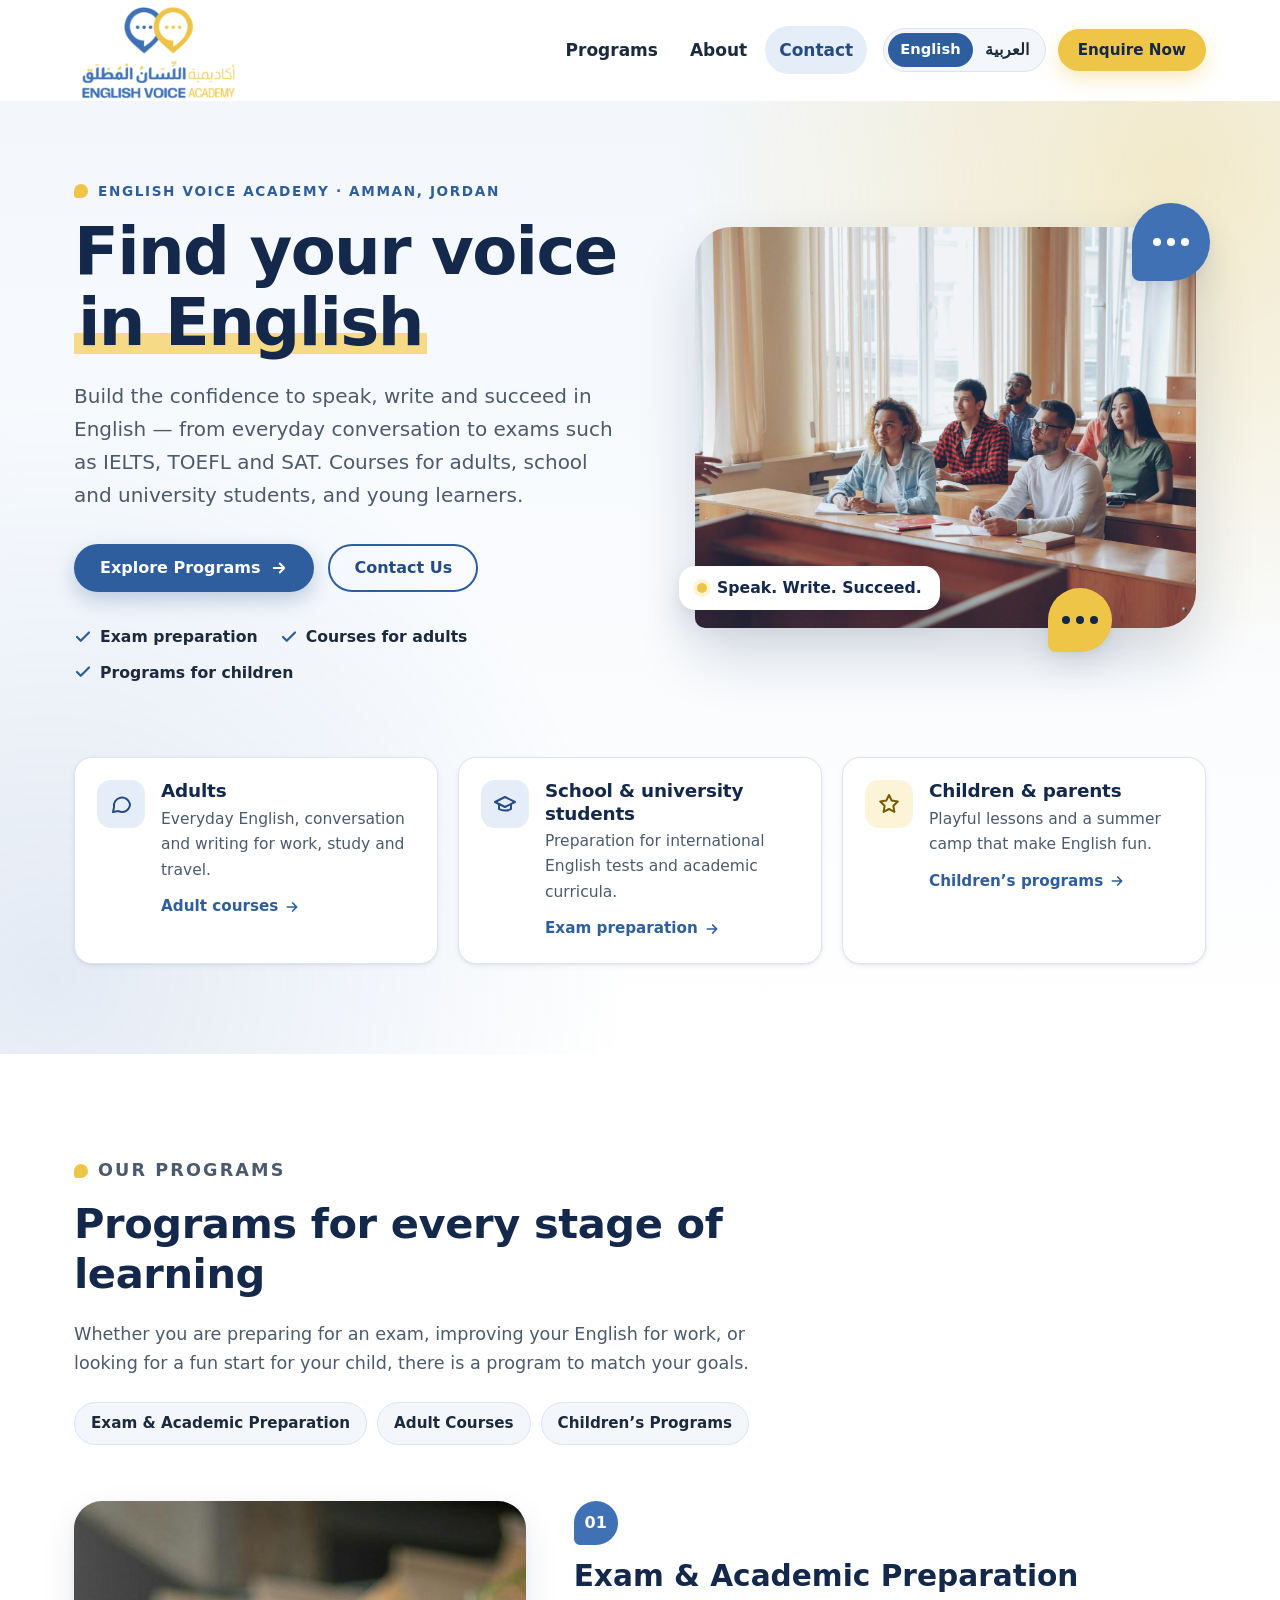
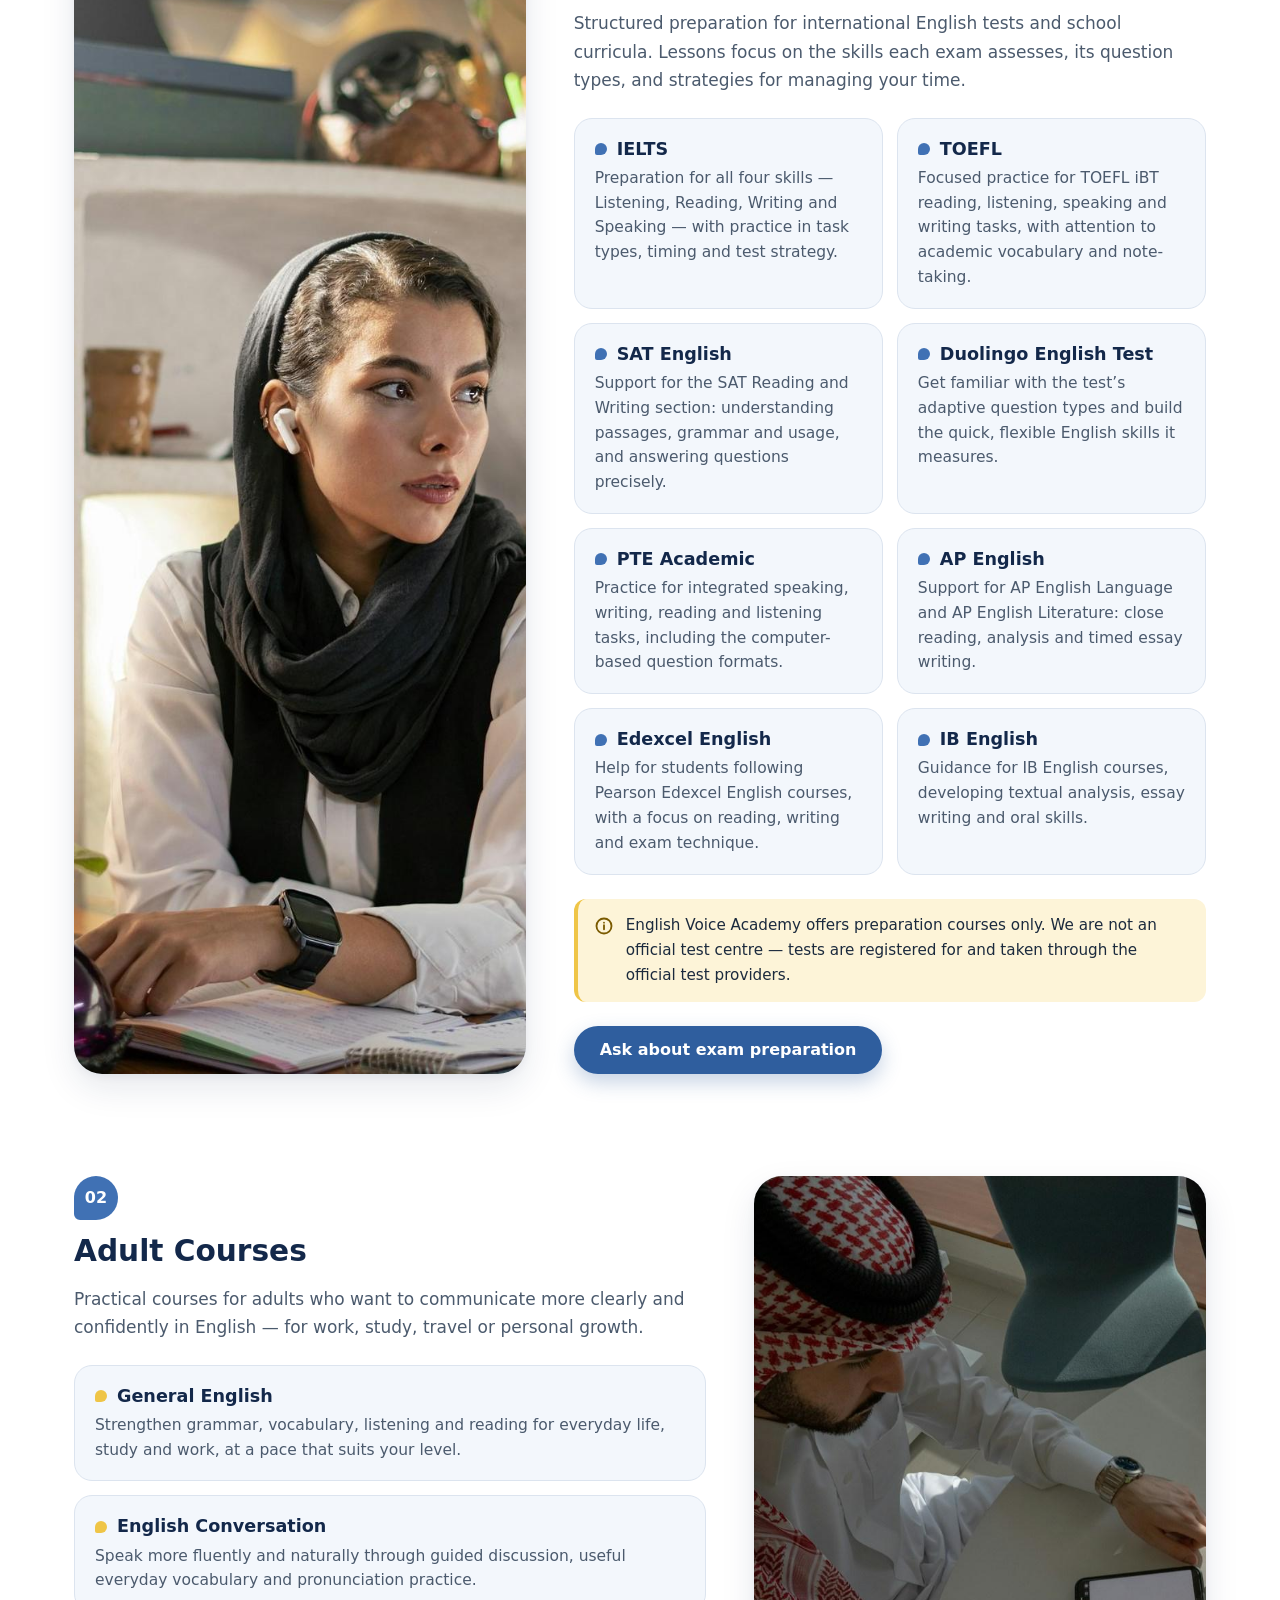
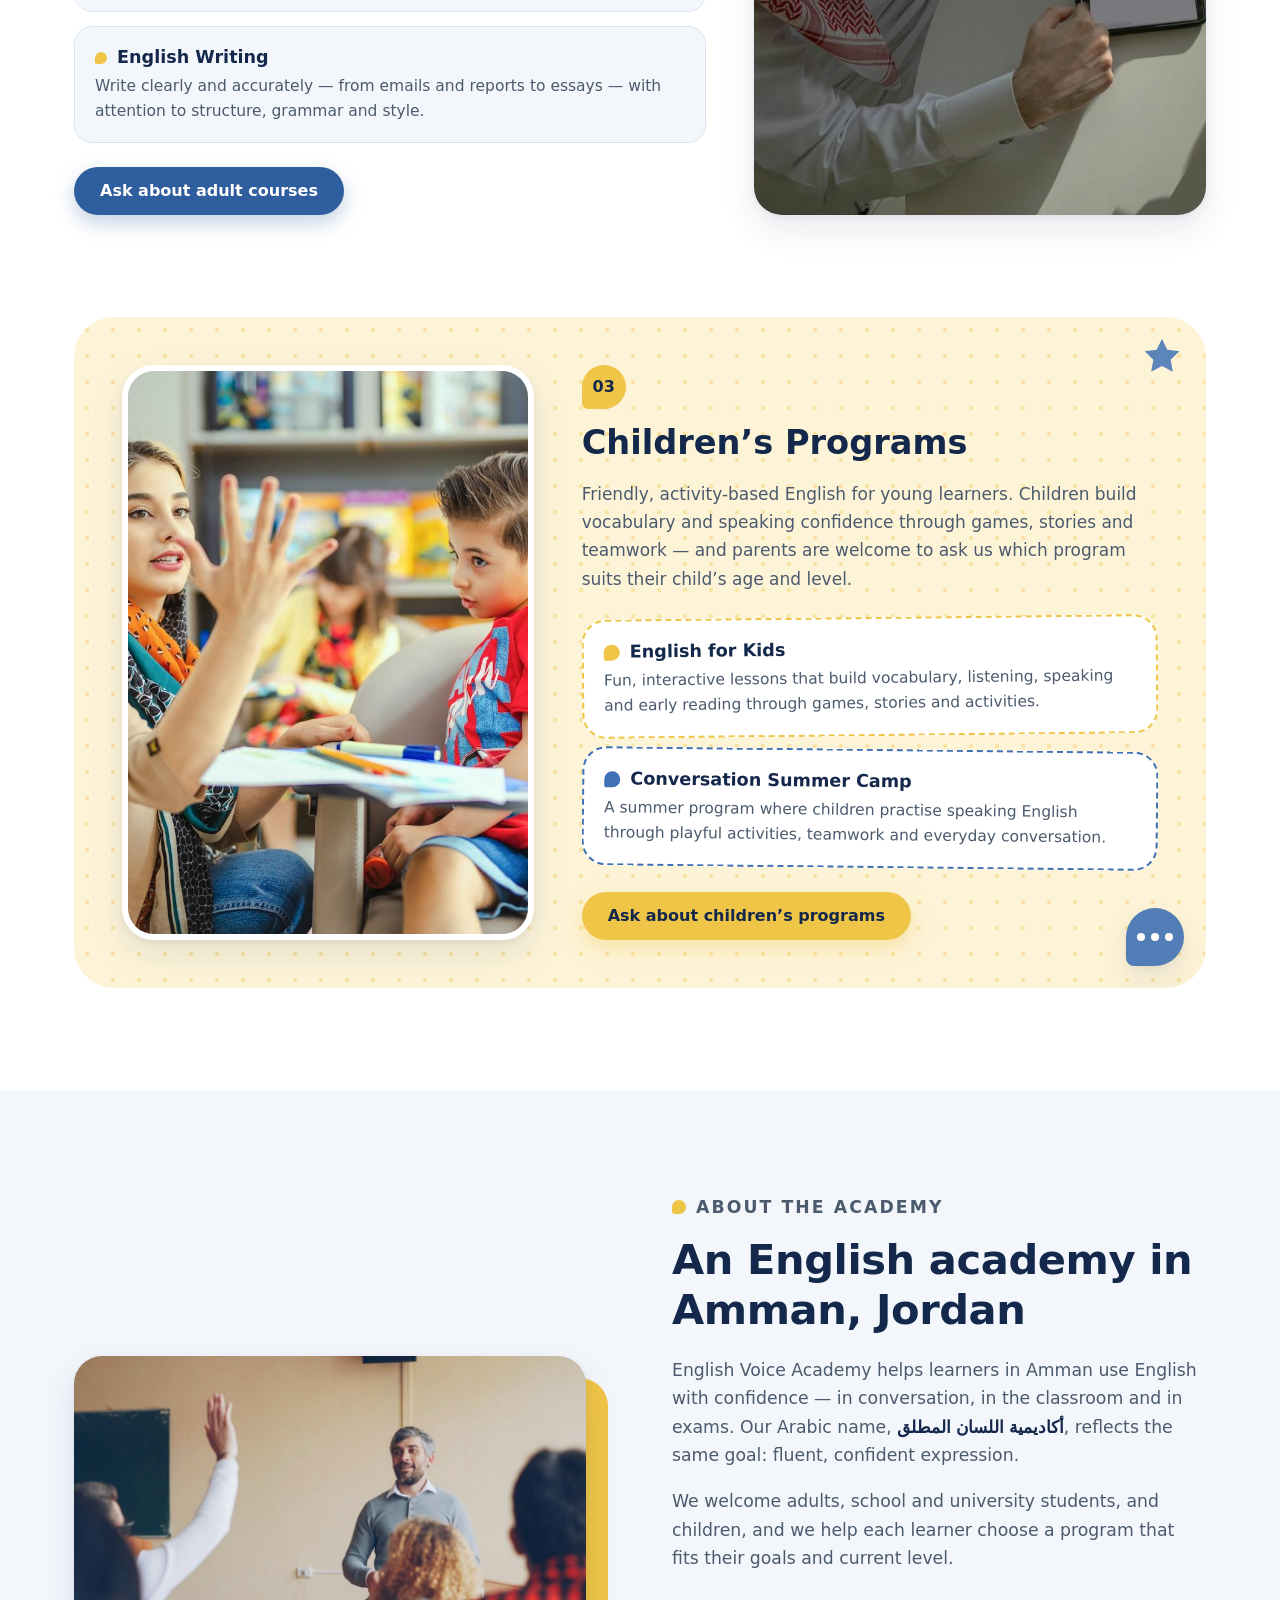
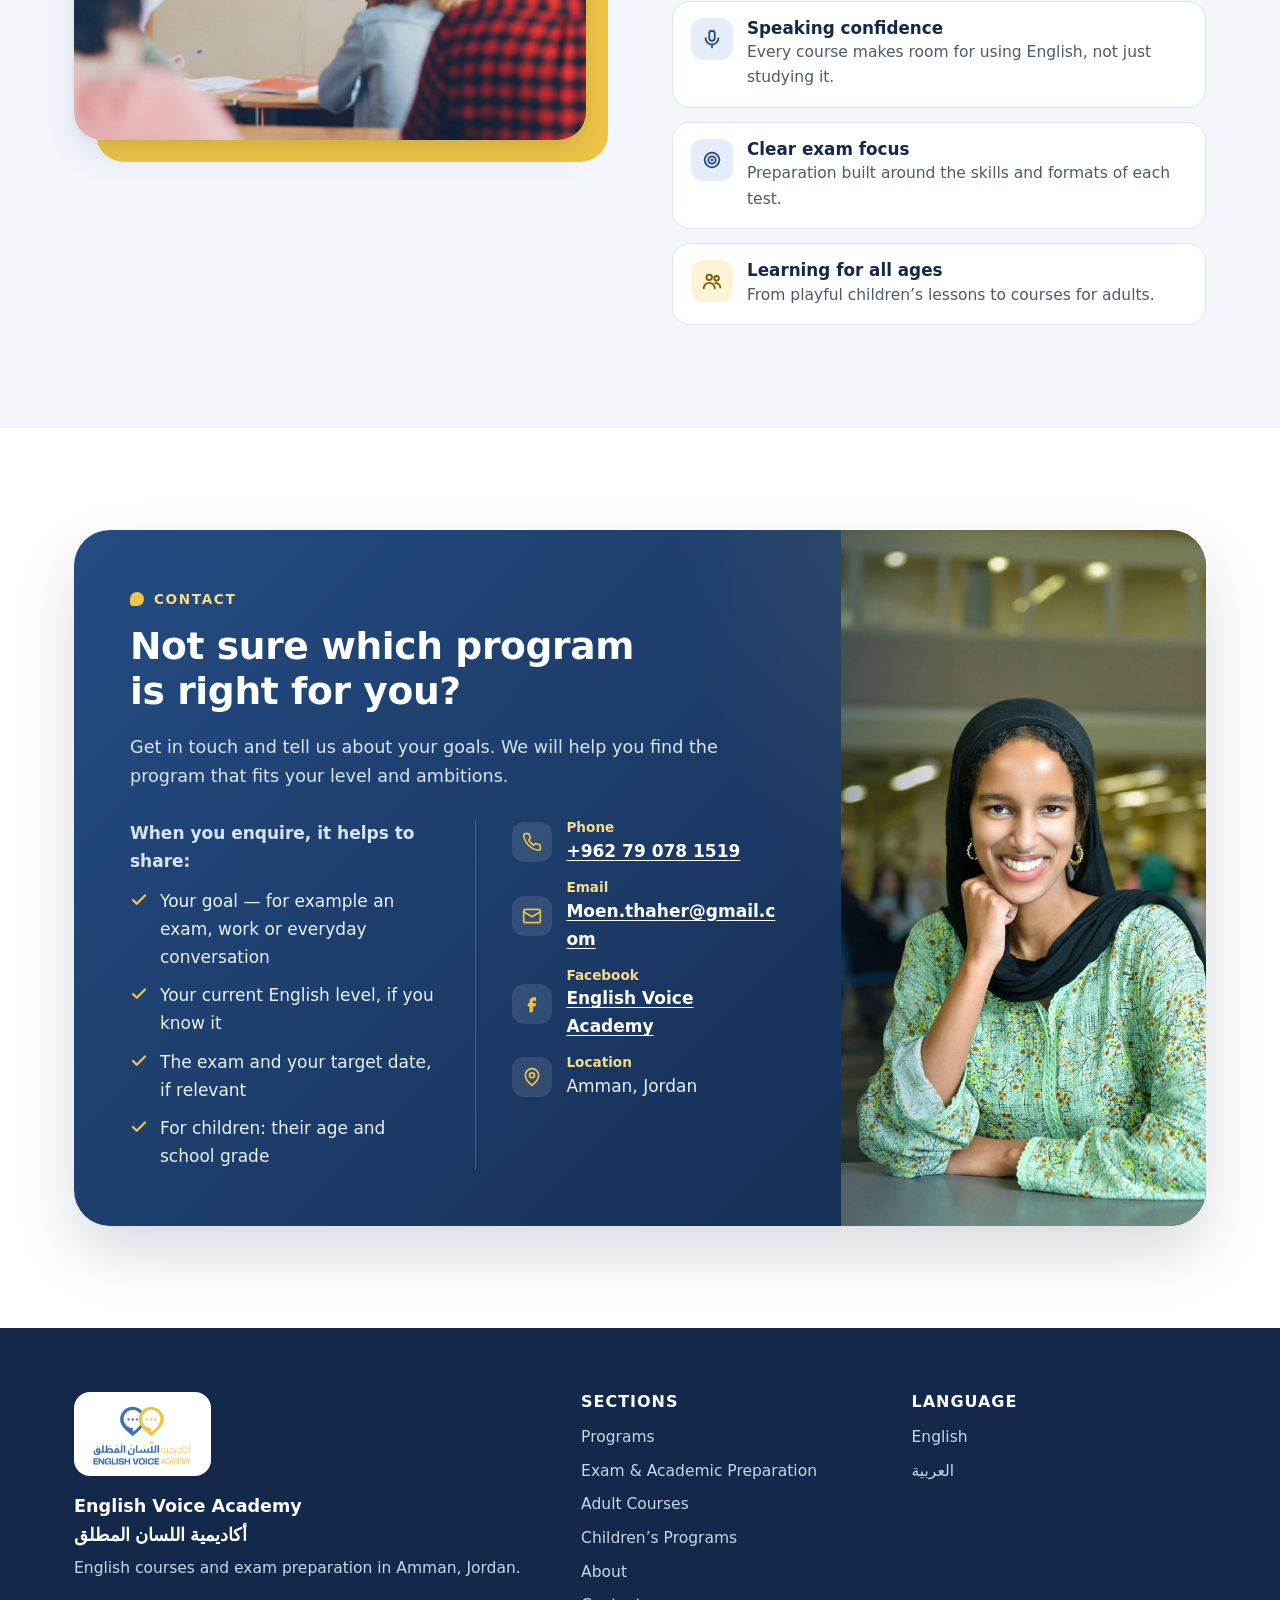
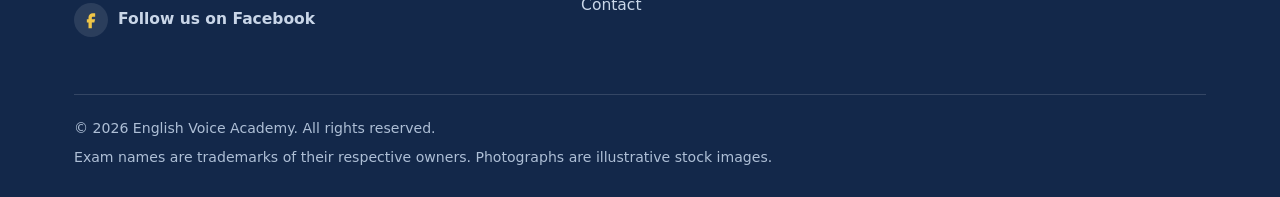
==== commit ebfd466a: "Add contact details and compact the contact section - Add phone (+962 79 078 1519), email and Facebo" ====
--- a/en/index.html
+++ b/en/index.html
@@ -331,6 +331,8 @@
               level and ambitions.
             </p>
 
+            <div class="contact-columns">
+            <div class="contact-help">
             <p class="checklist-title">When you enquire, it helps to share:</p>
             <ul class="checklist">
               <li><svg width="18" height="18" viewBox="0 0 24 24" fill="none" stroke="currentColor" stroke-width="3" stroke-linecap="round" stroke-linejoin="round" aria-hidden="true" focusable="false"><path d="M20 6 9 17l-5-5"/></svg>Your goal — for example an exam, work or everyday conversation</li>
@@ -338,23 +340,39 @@
               <li><svg width="18" height="18" viewBox="0 0 24 24" fill="none" stroke="currentColor" stroke-width="3" stroke-linecap="round" stroke-linejoin="round" aria-hidden="true" focusable="false"><path d="M20 6 9 17l-5-5"/></svg>The exam and your target date, if relevant</li>
               <li><svg width="18" height="18" viewBox="0 0 24 24" fill="none" stroke="currentColor" stroke-width="3" stroke-linecap="round" stroke-linejoin="round" aria-hidden="true" focusable="false"><path d="M20 6 9 17l-5-5"/></svg>For children: their age and school grade</li>
             </ul>
+            </div>
 
             <!--
-              CONTACT DETAILS PLACEHOLDER
-              The academy's phone, email and WhatsApp are not confirmed yet.
-              To publish them: replace each [PLACEHOLDER] below with the real detail,
-              remove the "hidden" attribute from that line, and delete the
-              "contact-pending" paragraph once all details are added.
-              Do the same in /ar/index.html.
+              CONTACT DETAILS
+              Keep these in sync with /ar/index.html.
+              WhatsApp and street address are not confirmed yet: to publish one, replace its
+              [PLACEHOLDER] with the real detail and remove the "hidden" attribute.
             -->
             <ul class="contact-list">
-              <li><span class="contact-label">Location</span> Amman, Jordan</li>
-              <li hidden><span class="contact-label">Phone</span> <a href="tel:[PHONE_NUMBER]">[PHONE_NUMBER]</a></li>
+              <li>
+                <span class="contact-icon" aria-hidden="true"><svg width="20" height="20" viewBox="0 0 24 24" fill="none" stroke="currentColor" stroke-width="2" stroke-linecap="round" stroke-linejoin="round" focusable="false"><path d="M22 16.9v3a2 2 0 0 1-2.2 2 19.8 19.8 0 0 1-8.6-3.1 19.5 19.5 0 0 1-6-6A19.8 19.8 0 0 1 2.1 4.2 2 2 0 0 1 4.1 2h3a2 2 0 0 1 2 1.7c.1.9.4 1.8.7 2.7a2 2 0 0 1-.5 2.1L8 9.8a16 16 0 0 0 6 6l1.3-1.3a2 2 0 0 1 2.1-.4c.9.3 1.8.6 2.7.7a2 2 0 0 1 1.7 2z"/></svg></span>
+                <span class="contact-label">Phone</span>
+                <a href="tel:+962790781519" dir="ltr">+962 79 078 1519</a>
+              </li>
+              <li>
+                <span class="contact-icon" aria-hidden="true"><svg width="20" height="20" viewBox="0 0 24 24" fill="none" stroke="currentColor" stroke-width="2" stroke-linecap="round" stroke-linejoin="round" focusable="false"><rect x="2" y="4" width="20" height="16" rx="2"/><path d="m22 7-10 6L2 7"/></svg></span>
+                <span class="contact-label">Email</span>
+                <a href="mailto:Moen.thaher@gmail.com" dir="ltr">Moen.thaher@gmail.com</a>
+              </li>
+              <li>
+                <span class="contact-icon" aria-hidden="true"><svg width="20" height="20" viewBox="0 0 24 24" fill="currentColor" focusable="false"><path d="M14 8h3V4h-3a5 5 0 0 0-5 5v2H7v4h2v7h4v-7h3l1-4h-4V9a1 1 0 0 1 1-1z"/></svg></span>
+                <span class="contact-label">Facebook</span>
+                <a href="https://www.facebook.com/profile.php?id=61569918580535" target="_blank" rel="noopener">English Voice Academy<span class="visually-hidden"> (opens in a new tab)</span></a>
+              </li>
+              <li>
+                <span class="contact-icon" aria-hidden="true"><svg width="20" height="20" viewBox="0 0 24 24" fill="none" stroke="currentColor" stroke-width="2" stroke-linecap="round" stroke-linejoin="round" focusable="false"><path d="M20 10c0 6-8 12-8 12s-8-6-8-12a8 8 0 0 1 16 0z"/><circle cx="12" cy="10" r="3"/></svg></span>
+                <span class="contact-label">Location</span>
+                <span>Amman, Jordan</span>
+              </li>
               <li hidden><span class="contact-label">WhatsApp</span> <a href="https://wa.me/[WHATSAPP_NUMBER]">[WHATSAPP_NUMBER]</a></li>
-              <li hidden><span class="contact-label">Email</span> <a href="mailto:[EMAIL_ADDRESS]">[EMAIL_ADDRESS]</a></li>
               <li hidden><span class="contact-label">Address</span> [STREET_ADDRESS]</li>
             </ul>
-            <p class="contact-pending">Phone, email and social media details will be published here soon.</p>
+            </div>
           </div>
           <figure class="contact-media">
             <!-- Stock photo (Unsplash) -->
@@ -377,6 +395,10 @@
           <p class="footer-name">English Voice Academy</p>
           <p class="footer-name footer-name-ar" lang="ar">أكاديمية اللسان المطلق</p>
           <p class="footer-tagline">English courses and exam preparation in Amman, Jordan.</p>
+          <a class="footer-social" href="https://www.facebook.com/profile.php?id=61569918580535" target="_blank" rel="noopener">
+            <svg viewBox="0 0 24 24" fill="currentColor" aria-hidden="true" focusable="false"><path d="M14 8h3V4h-3a5 5 0 0 0-5 5v2H7v4h2v7h4v-7h3l1-4h-4V9a1 1 0 0 1 1-1z"/></svg>
+            Follow us on Facebook<span class="visually-hidden"> (opens in a new tab)</span>
+          </a>
         </div>
         <nav aria-labelledby="footer-sections">
           <h2 id="footer-sections">Sections</h2>
--- a/assets/css/styles.css
+++ b/assets/css/styles.css
@@ -731,15 +731,40 @@
   color: #e9f0fa;
   box-shadow: var(--shadow-lg);
 }
-@media (min-width: 900px) {
-  .contact-card { grid-template-columns: 1.35fr 1fr; }
-}
-
-.contact-content { padding: clamp(28px, 5vw, 64px); }
-.contact-card h2 { color: var(--white); }
+/* Photo column only on wide screens; smaller screens get the details sooner */
+@media (min-width: 1100px) {
+  .contact-card { grid-template-columns: 2.1fr 1fr; }
+}
+
+.contact-content { padding: clamp(28px, 4.5vw, 56px); }
+.contact-card h2 { color: var(--white); font-size: clamp(1.75rem, 1.3rem + 1.6vw, 2.35rem); text-wrap: balance; }
+
+/* On phones, show the contact details before the tips */
+@media (max-width: 759px) {
+  .contact-columns { display: flex; flex-direction: column; }
+  .contact-columns .contact-list { order: -1; }
+}
 .contact-card .eyebrow { color: var(--yellow-300); }
 .contact-card p { color: #d9e4f3; }
-.contact-intro { font-size: 1.12rem; max-width: 560px; }
+.contact-intro { font-size: 1.1rem; max-width: 640px; margin-bottom: 0; }
+
+/* Tips and contact details sit side by side from tablet width up */
+@media (min-width: 760px) {
+  .contact-columns {
+    display: grid;
+    grid-template-columns: 1fr 1fr;
+    gap: 36px;
+    margin-top: 28px;
+  }
+  .contact-columns .checklist-title { margin-top: 0; }
+  .contact-columns .contact-list {
+    margin-top: 0;
+    padding-top: 0;
+    border-top: 0;
+    padding-inline-start: 36px;
+    border-inline-start: 1px solid rgba(255, 255, 255, 0.18);
+  }
+}
 
 .checklist-title { margin: 28px 0 12px; font-weight: 700; color: var(--white); }
 .checklist { display: grid; gap: 10px; }
@@ -748,14 +773,47 @@
 
 .contact-list {
   display: grid;
-  gap: 10px;
+  gap: 14px;
+  align-content: start;
   margin-top: 28px;
   padding-top: 24px;
   border-top: 1px solid rgba(255, 255, 255, 0.18);
 }
-.contact-list li { display: flex; flex-wrap: wrap; gap: 4px 12px; align-items: baseline; }
-.contact-label { min-width: 90px; font-weight: 700; color: var(--yellow-300); }
-.contact-list a { color: var(--white); }
+/* Icon on the side, small label above its value */
+.contact-list li {
+  display: grid;
+  grid-template-columns: 40px 1fr;
+  column-gap: 14px;
+  align-items: center;
+}
+.contact-list li > .contact-icon { grid-row: span 2; }
+.contact-list li > :nth-child(3) { grid-column: 2; }
+.contact-icon {
+  display: grid;
+  place-items: center;
+  width: 40px;
+  height: 40px;
+  border-radius: 12px;
+  background: rgba(255, 255, 255, 0.1);
+  color: var(--yellow);
+}
+.contact-label { font-size: 0.85rem; font-weight: 700; line-height: 1.3; color: var(--yellow-300); }
+.contact-list a { color: var(--white); font-weight: 600; overflow-wrap: anywhere; }
+/* Keep left-to-right values (phone, email) aligned with the text direction of the page */
+.contact-list li > :nth-child(3) { justify-self: start; }
+.contact-list a:hover { color: var(--yellow-300); }
+
+.footer-social {
+  display: inline-flex;
+  align-items: center;
+  gap: 10px;
+  margin-top: 6px;
+  color: #c9d6e8;
+  font-weight: 600;
+  text-decoration: none;
+}
+.footer-social svg { padding: 7px; width: 34px; height: 34px; border-radius: 50%; background: rgba(255, 255, 255, 0.1); color: var(--yellow); }
+.footer-social:hover { color: var(--yellow); }
 .contact-pending { margin: 12px 0 0; font-size: 0.95rem; font-style: italic; }
 html[lang="ar"] .contact-pending { font-style: normal; }
 
@@ -769,9 +827,8 @@
   background: linear-gradient(90deg, rgba(19, 40, 74, 0.35), transparent 35%);
 }
 [dir="rtl"] .contact-media::after { background: linear-gradient(-90deg, rgba(19, 40, 74, 0.35), transparent 35%); }
-@media (max-width: 899px) {
-  .contact-media { order: -1; aspect-ratio: 16 / 10; min-height: 0; }
-  .contact-media::after, [dir="rtl"] .contact-media::after { background: linear-gradient(0deg, rgba(19, 40, 74, 0.4), transparent 40%); }
+@media (max-width: 1099px) {
+  .contact-media { display: none; }
 }
 
 /* ---------- 9. Footer ---------- */
